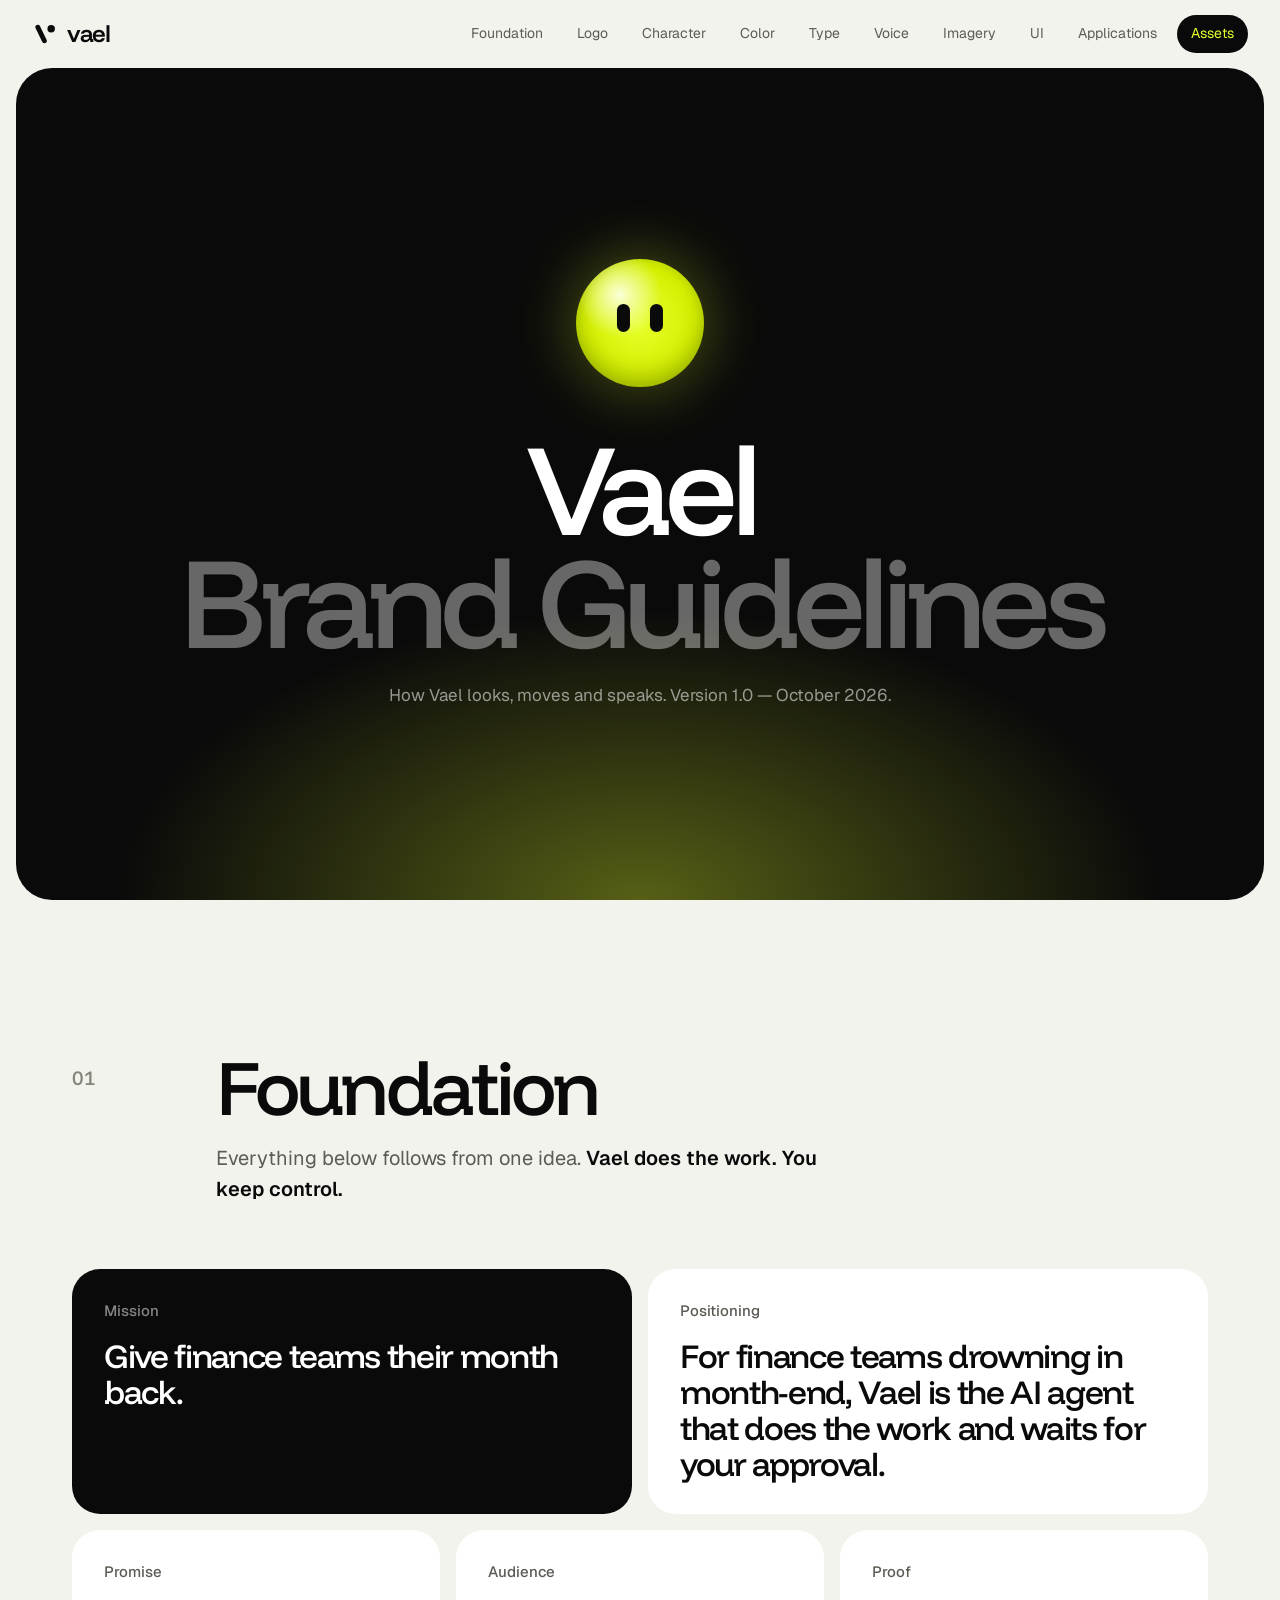
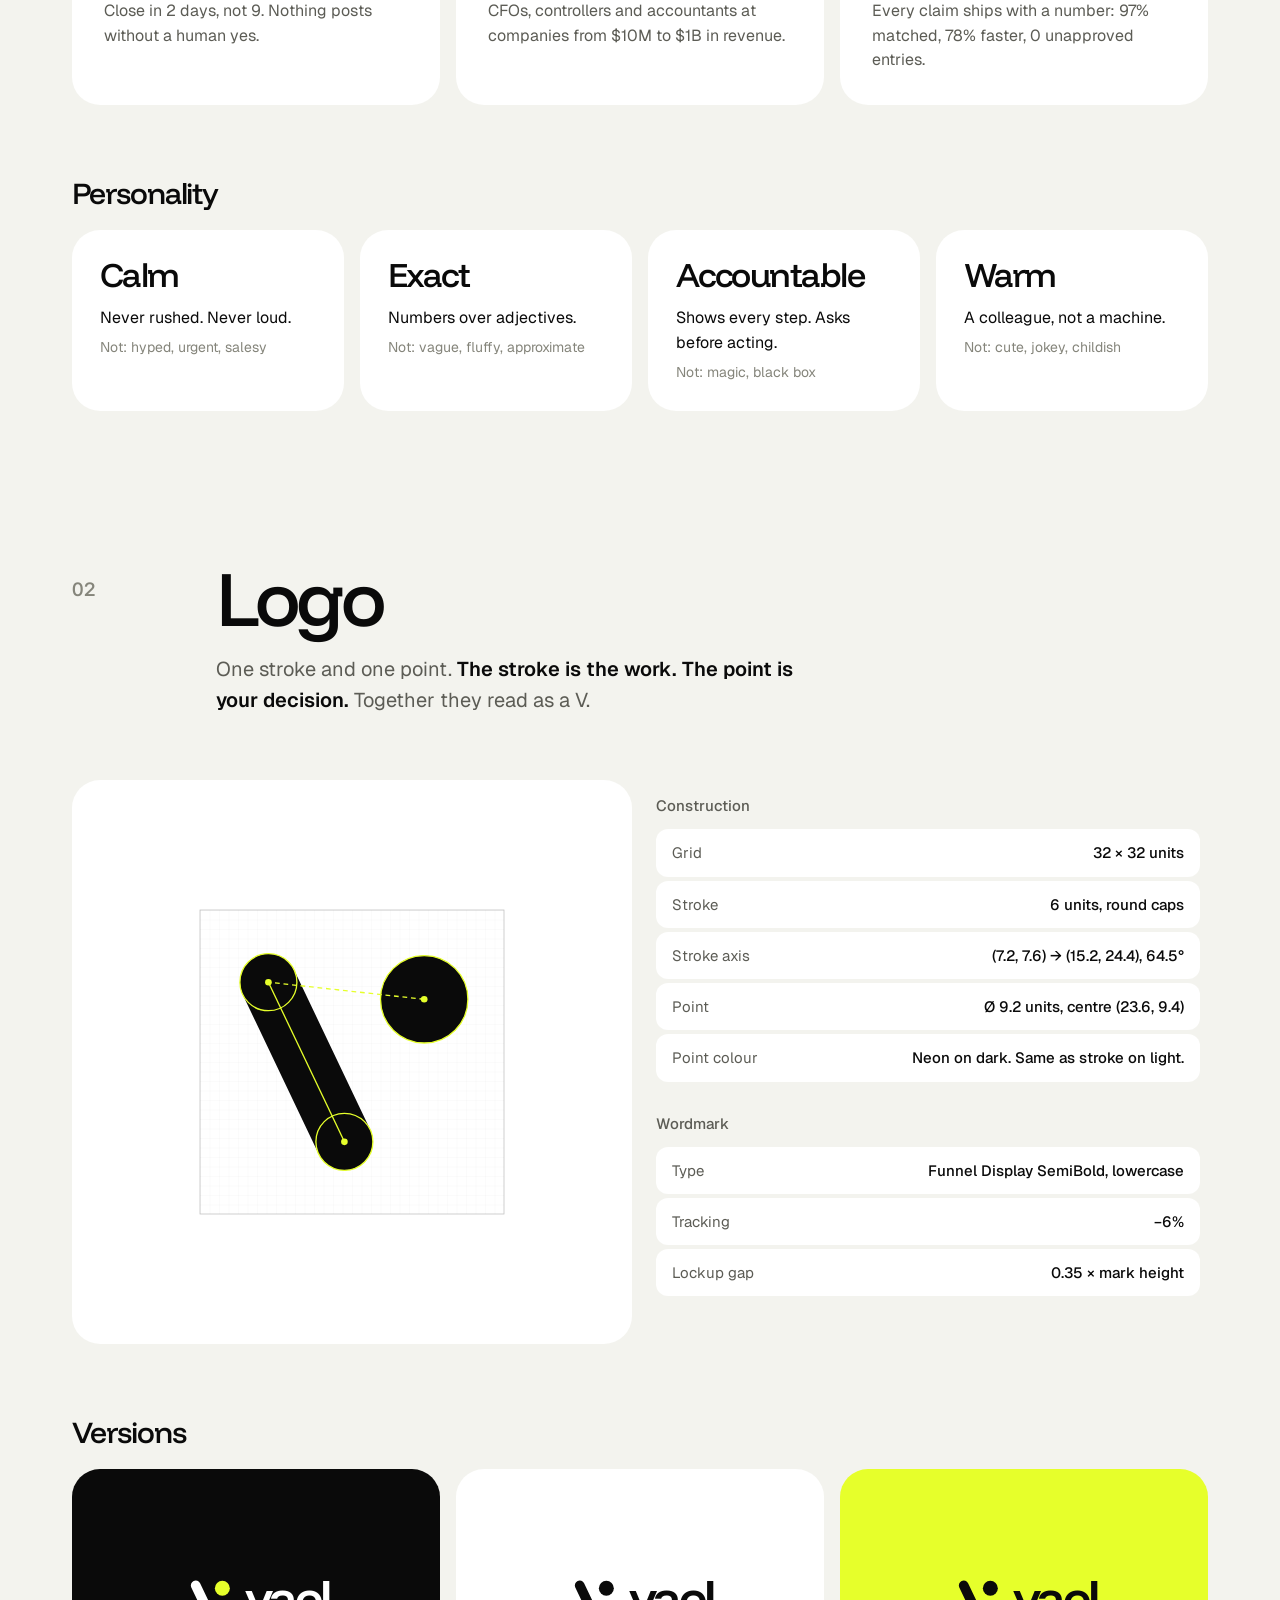
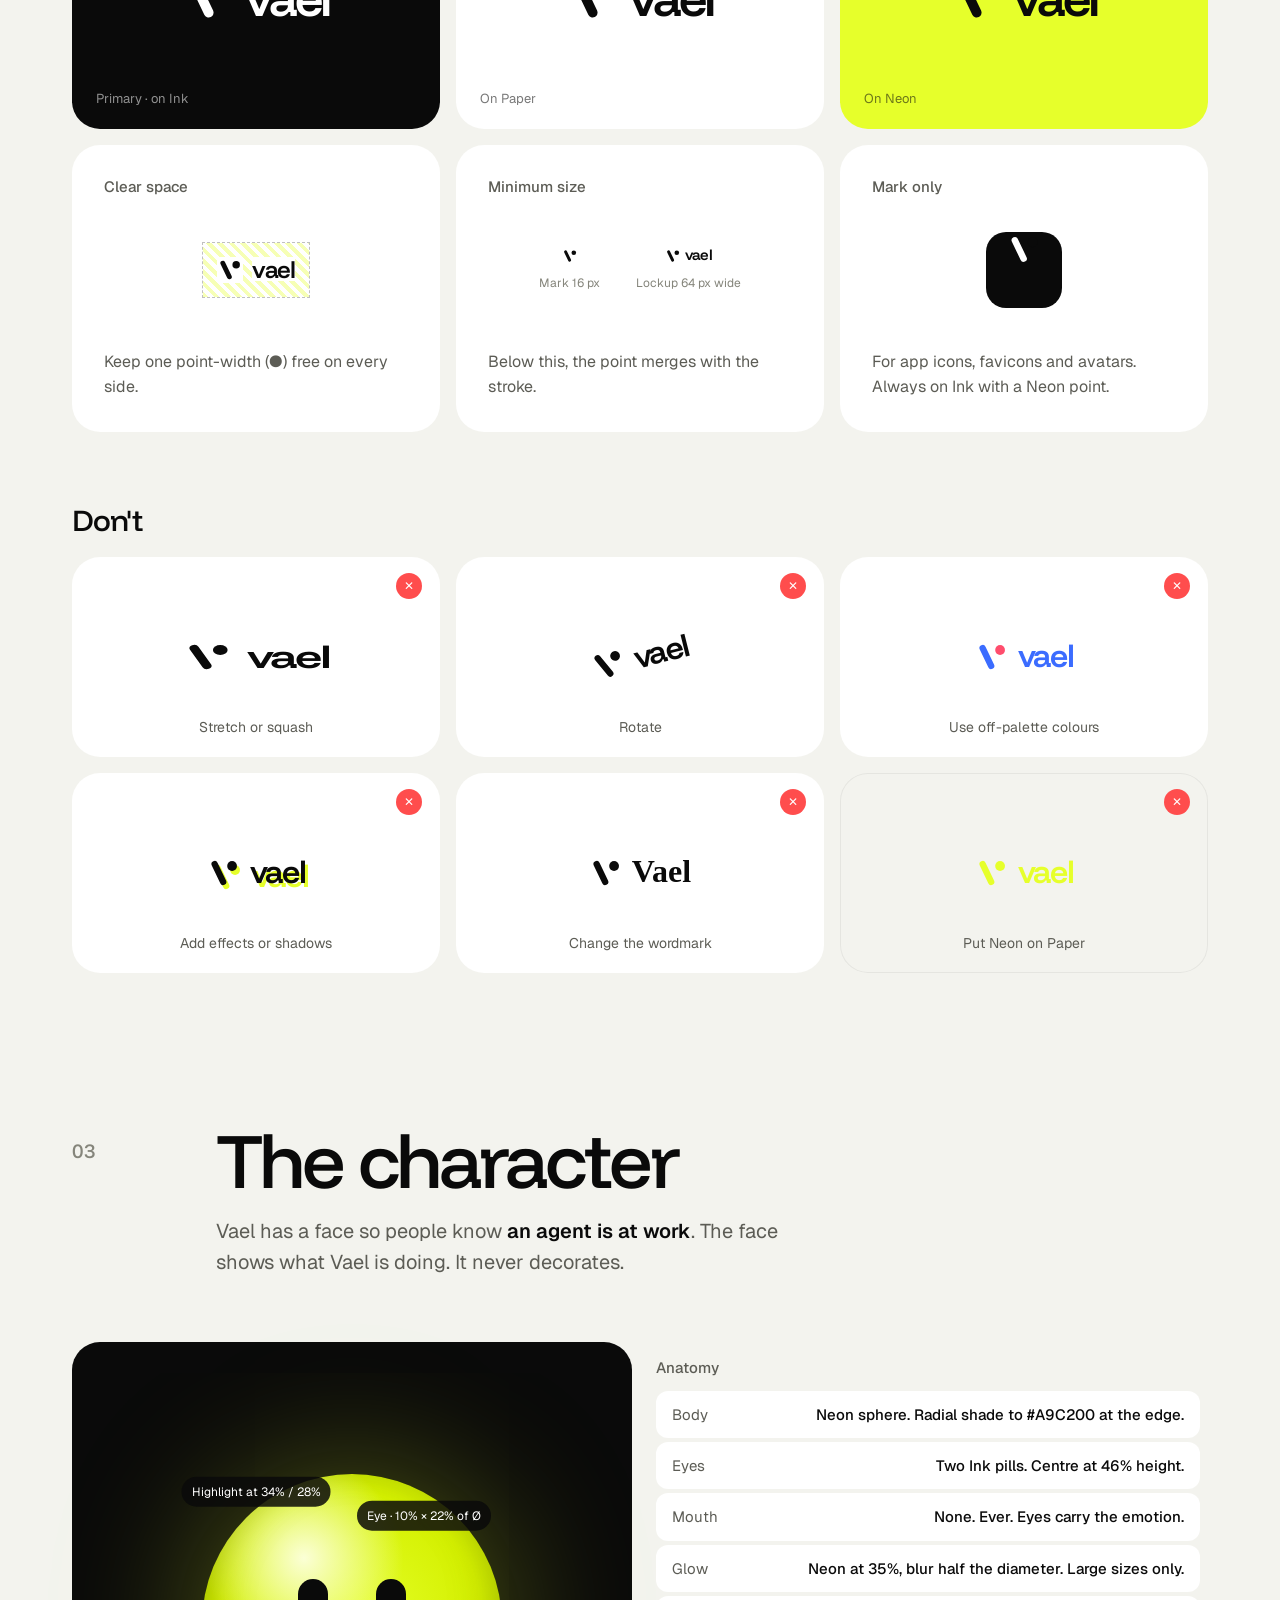
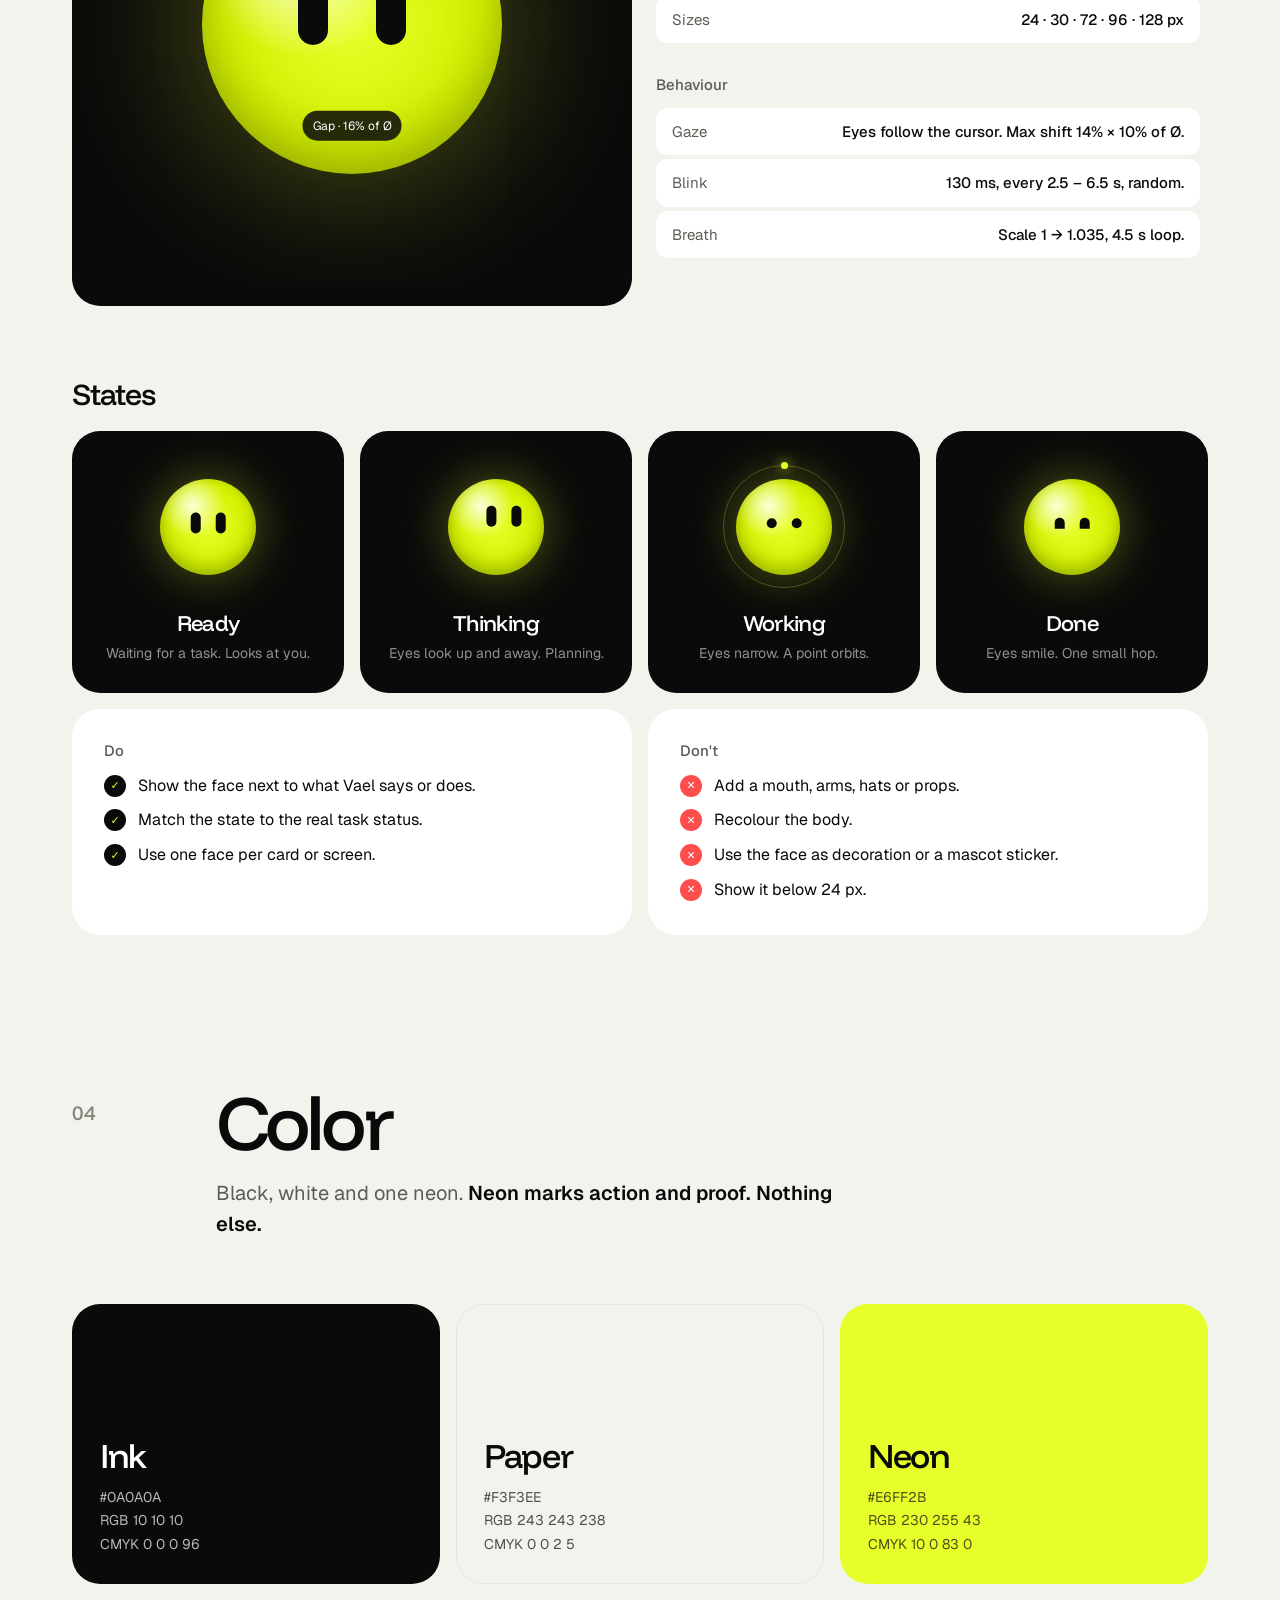
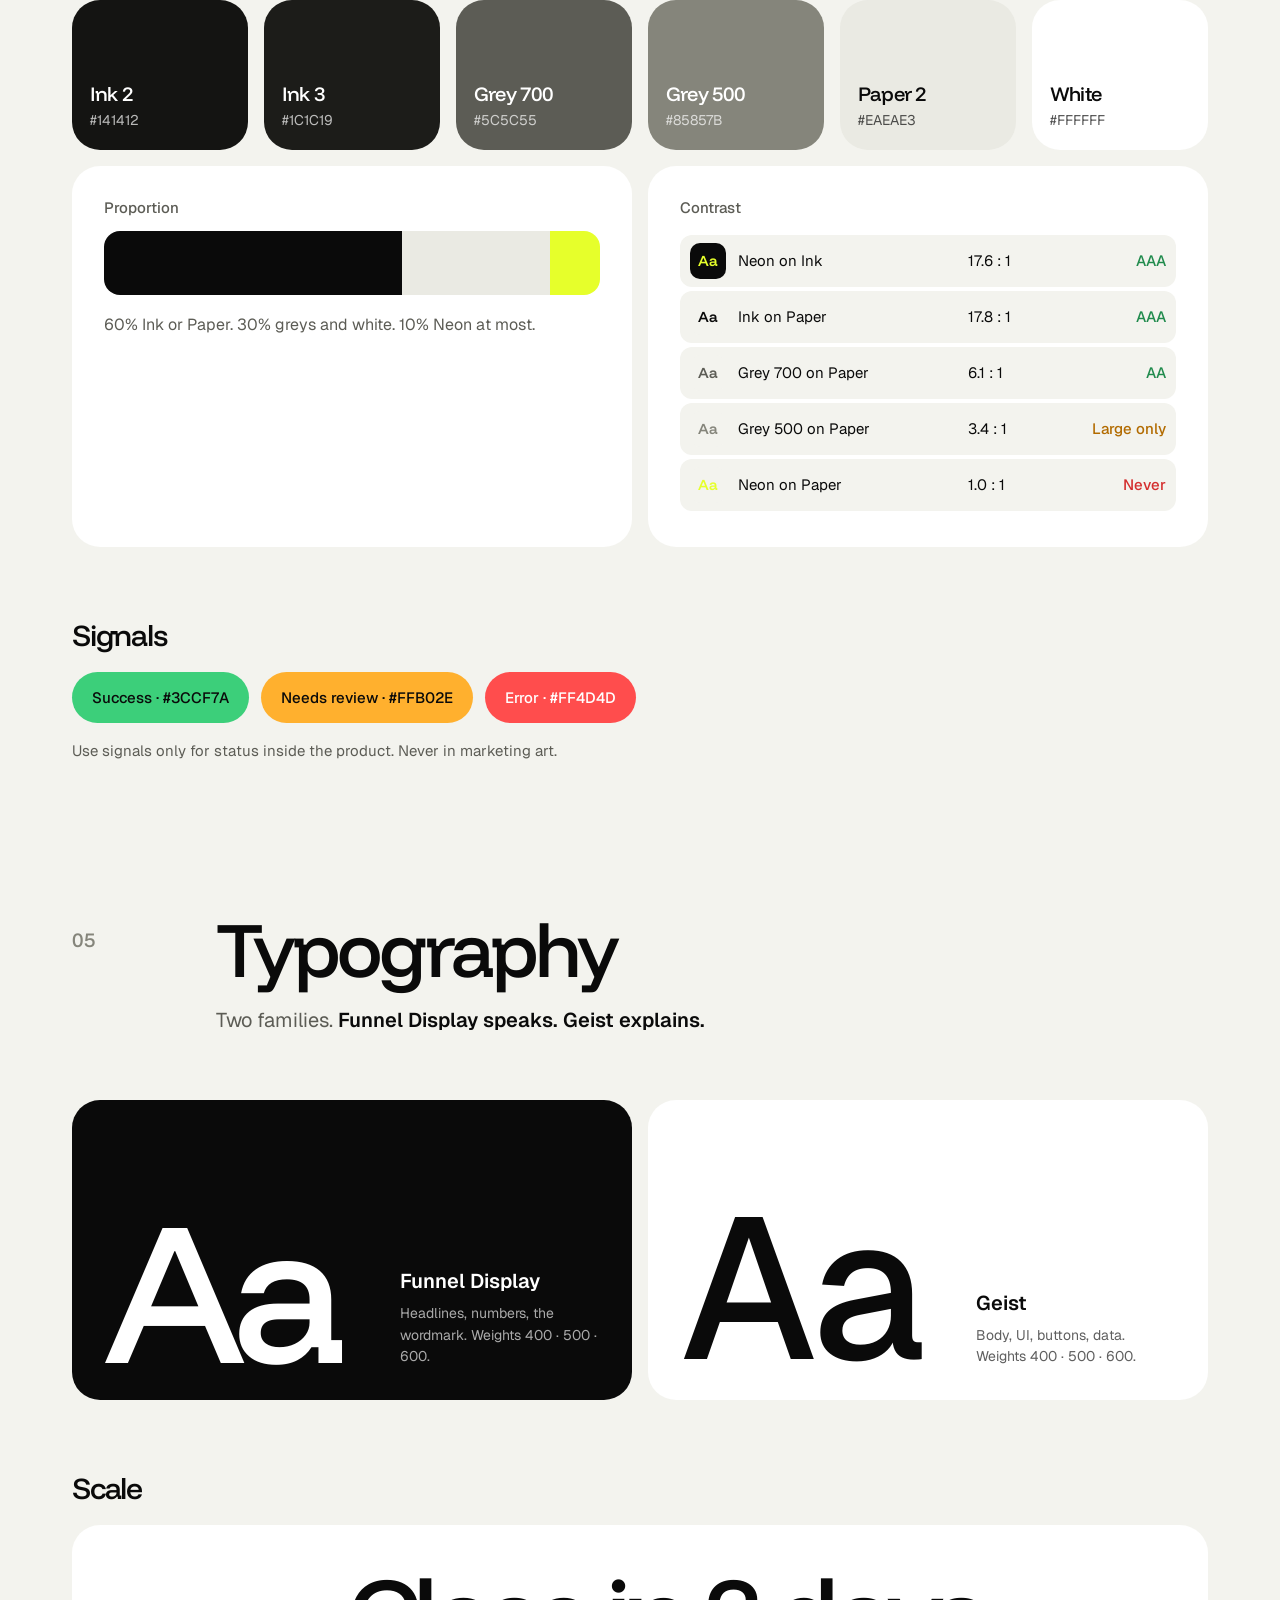
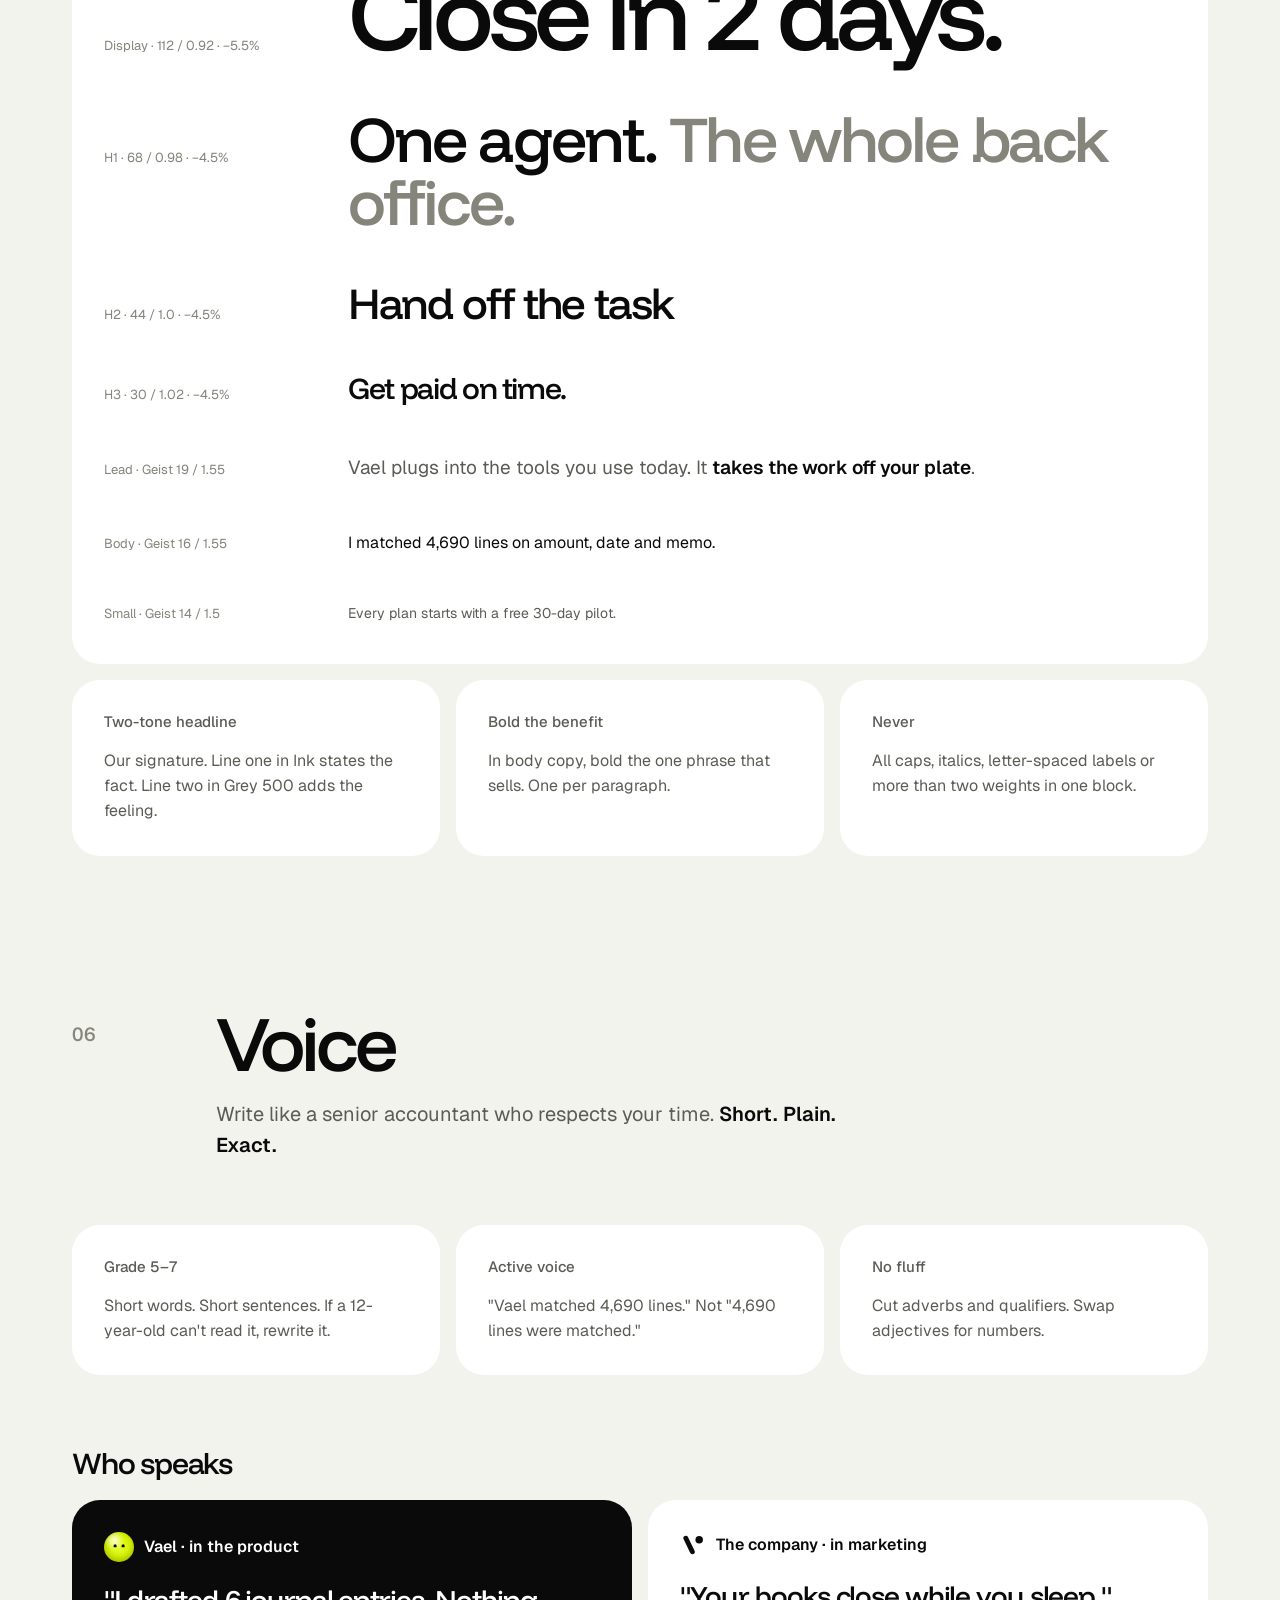
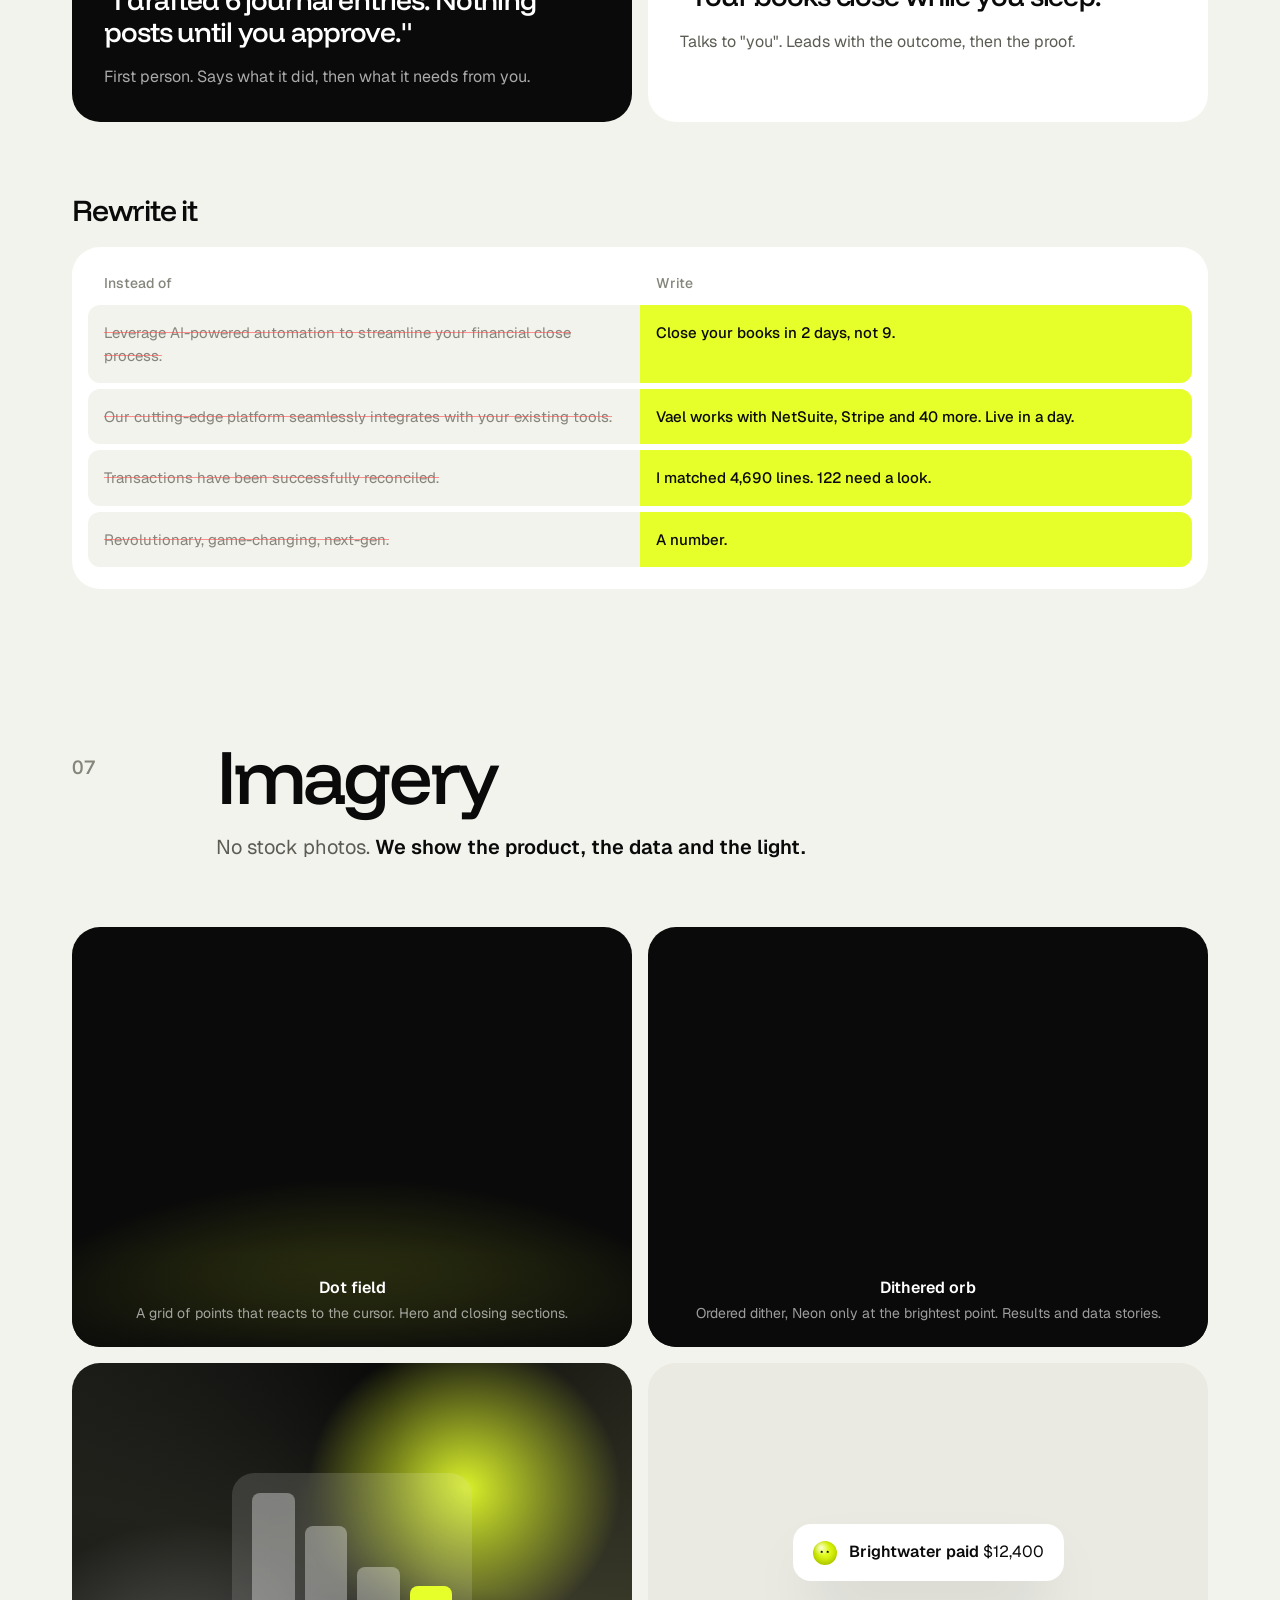
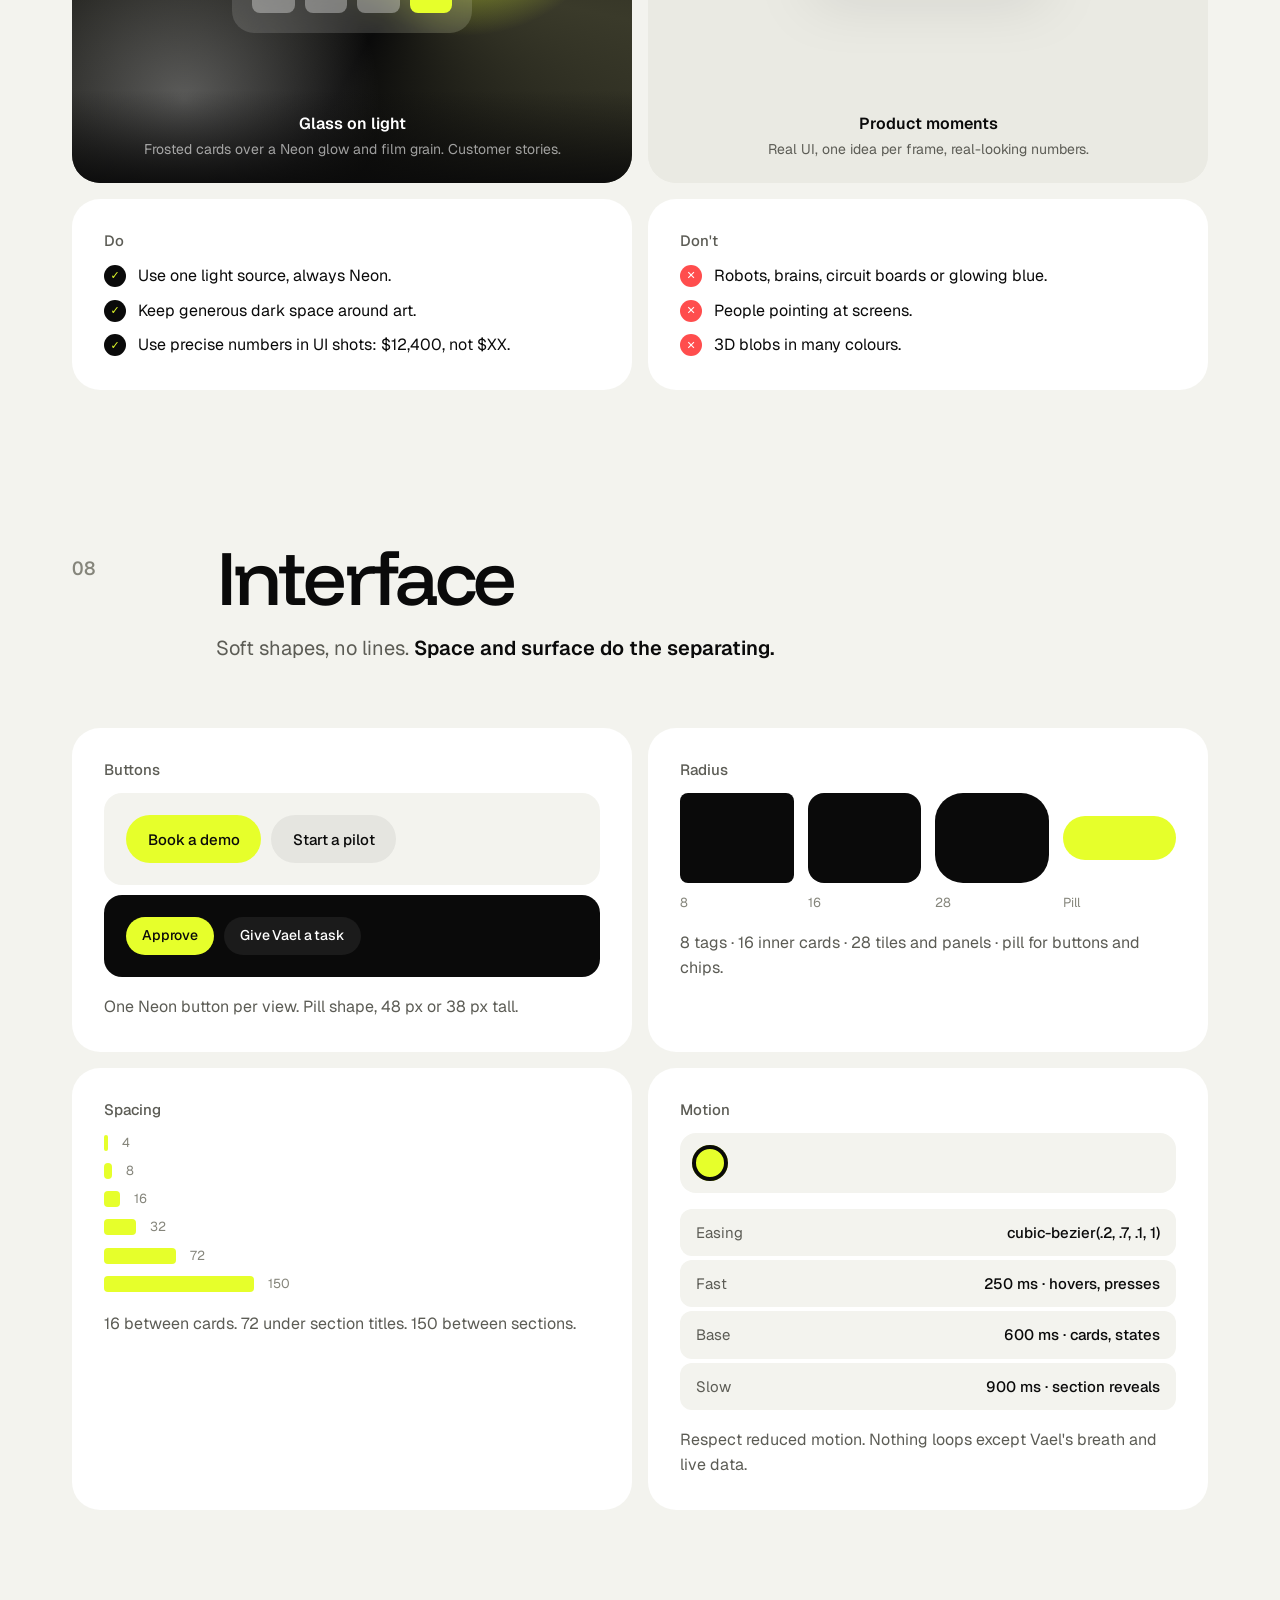
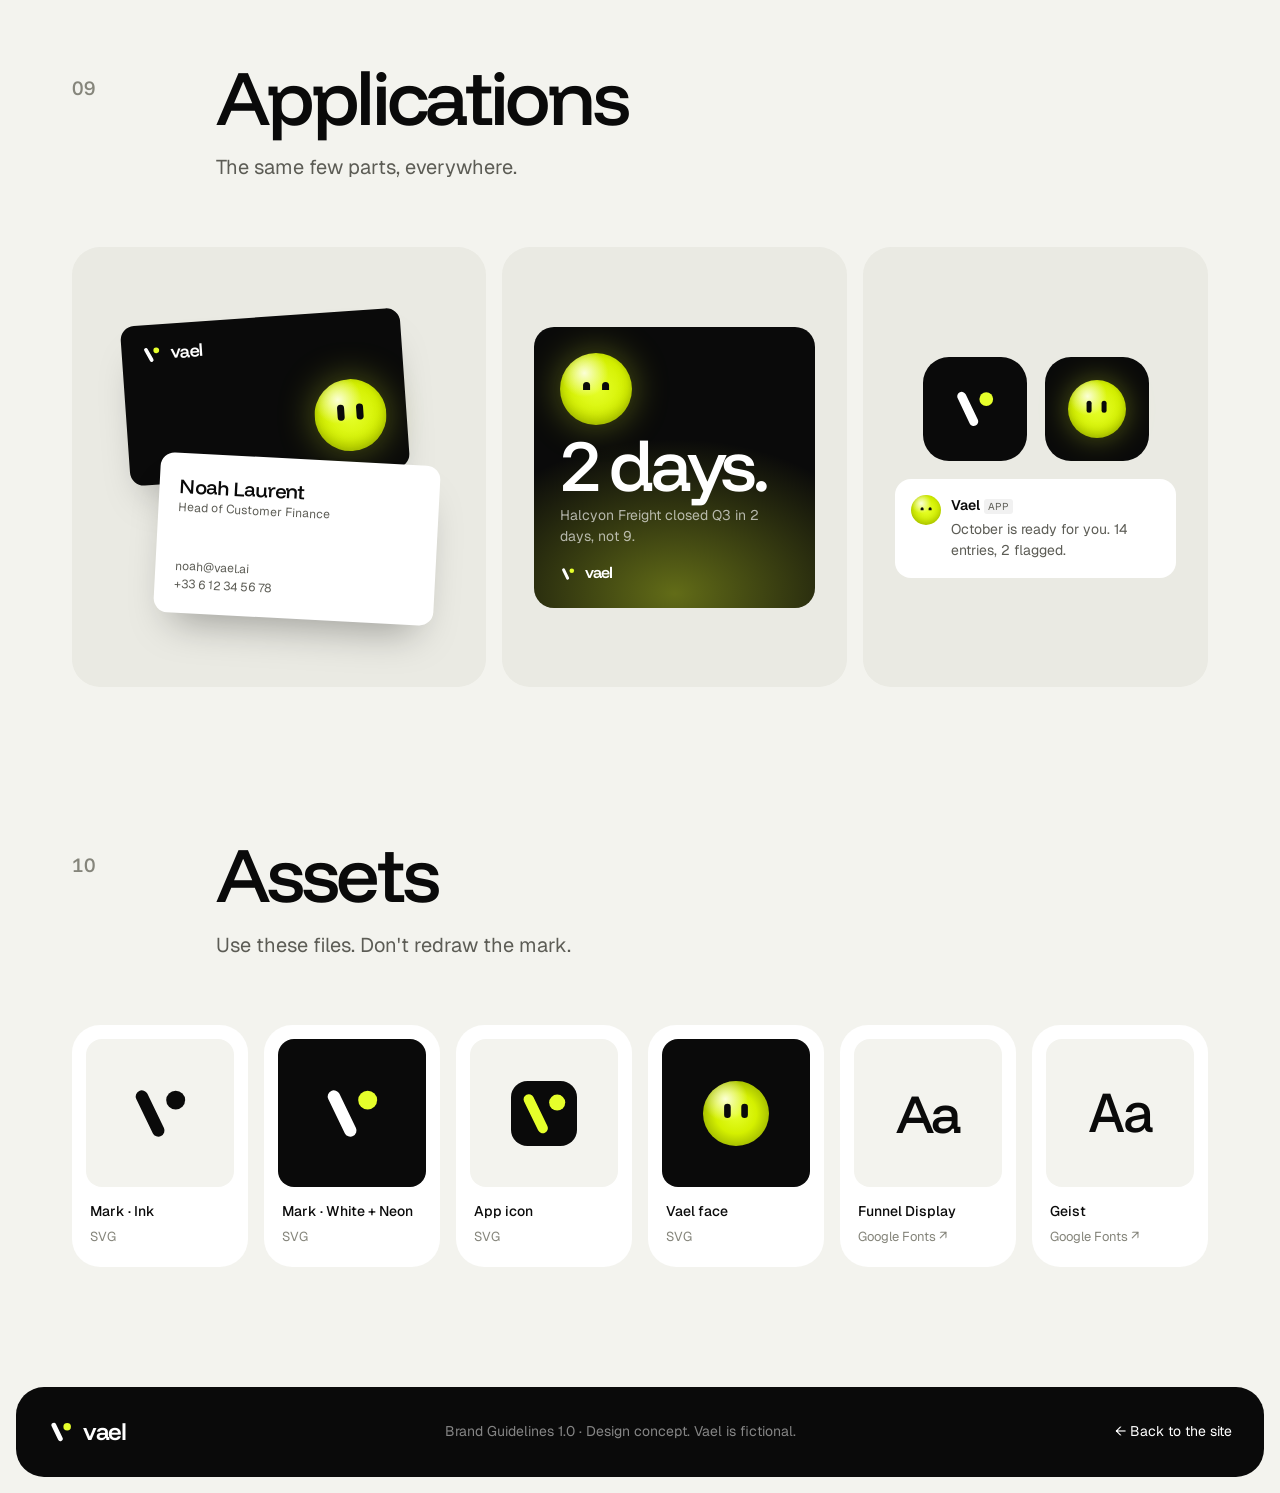
==== brand.html @ 99510bbe "Add Vael brand guidelines page Ten chapters: foundation, logo, character, color, type, voice, imager" ====
<!doctype html>
<html lang="en">
<head>
  <meta charset="utf-8">
  <meta name="viewport" content="width=device-width, initial-scale=1">
  <title>Vael Brand Guidelines</title>
  <meta name="description" content="How Vael looks, moves and speaks. Logo, character, color, type, voice, imagery and UI.">
  <link rel="icon" href="assets/favicon.svg" type="image/svg+xml">
  <link rel="preconnect" href="https://fonts.googleapis.com">
  <link rel="preconnect" href="https://fonts.gstatic.com" crossorigin>
  <link href="https://fonts.googleapis.com/css2?family=Funnel+Display:wght@400;500;600&family=Geist:wght@400;500;600&display=swap" rel="stylesheet">
  <link rel="stylesheet" href="styles.css">
  <link rel="stylesheet" href="brand.css">
</head>
<body class="bg">

<svg width="0" height="0" style="position:absolute" aria-hidden="true">
  <symbol id="mark" viewBox="0 0 32 32">
    <path d="M7.2 7.6 L15.2 24.4" stroke="currentColor" stroke-width="6" stroke-linecap="round" fill="none"/>
    <circle cx="23.6" cy="9.4" r="4.6" fill="var(--dot, currentColor)"/>
  </symbol>
</svg>

<!-- Top bar -->
<header class="bg-bar">
  <a class="brand" href="index.html"><svg class="brand-mark"><use href="#mark"/></svg><span class="brand-word">vael</span></a>
  <nav class="bg-toc" aria-label="Chapters">
    <a href="#foundation">Foundation</a>
    <a href="#logo">Logo</a>
    <a href="#character">Character</a>
    <a href="#color">Color</a>
    <a href="#type">Type</a>
    <a href="#voice">Voice</a>
    <a href="#imagery">Imagery</a>
    <a href="#ui">UI</a>
    <a href="#applications">Applications</a>
    <a href="#assets">Assets</a>
  </nav>
</header>

<!-- COVER -->
<section class="bg-cover">
  <div class="vael vael-xl" data-state="idle" aria-hidden="true">
    <span class="vael-ring"></span><span class="vael-body"></span><span class="vael-eyes"><i></i><i></i></span>
  </div>
  <h1>Vael<br><span>Brand Guidelines</span></h1>
  <p>How Vael looks, moves and speaks. Version 1.0 — October 2026.</p>
</section>

<!-- 01 FOUNDATION -->
<section class="bg-ch" id="foundation">
  <div class="bg-head">
    <span class="bg-num">01</span>
    <h2>Foundation</h2>
    <p>Everything below follows from one idea. <b>Vael does the work. You keep control.</b></p>
  </div>

  <div class="bg-grid-2">
    <div class="bg-card bg-card-dark">
      <h3>Mission</h3>
      <p class="bg-big">Give finance teams their month back.</p>
    </div>
    <div class="bg-card">
      <h3>Positioning</h3>
      <p class="bg-big">For finance teams drowning in month-end, Vael is the AI agent that does the work and waits for your approval.</p>
    </div>
  </div>

  <div class="bg-grid-3">
    <div class="bg-card"><h3>Promise</h3><p>Close in 2 days, not 9. Nothing posts without a human yes.</p></div>
    <div class="bg-card"><h3>Audience</h3><p>CFOs, controllers and accountants at companies from $10M to $1B in revenue.</p></div>
    <div class="bg-card"><h3>Proof</h3><p>Every claim ships with a number: 97% matched, 78% faster, 0 unapproved entries.</p></div>
  </div>

  <h3 class="bg-sub">Personality</h3>
  <div class="bg-traits">
    <div><b>Calm</b><span>Never rushed. Never loud.</span><em>Not: hyped, urgent, salesy</em></div>
    <div><b>Exact</b><span>Numbers over adjectives.</span><em>Not: vague, fluffy, approximate</em></div>
    <div><b>Accountable</b><span>Shows every step. Asks before acting.</span><em>Not: magic, black box</em></div>
    <div><b>Warm</b><span>A colleague, not a machine.</span><em>Not: cute, jokey, childish</em></div>
  </div>
</section>

<!-- 02 LOGO -->
<section class="bg-ch" id="logo">
  <div class="bg-head">
    <span class="bg-num">02</span>
    <h2>Logo</h2>
    <p>One stroke and one point. <b>The stroke is the work. The point is your decision.</b> Together they read as a V.</p>
  </div>

  <div class="bg-grid-2">
    <div class="bg-card bg-center bg-tall">
      <svg class="bg-construct" viewBox="-4 -4 40 40" aria-label="Mark construction on a 32-unit grid">
        <defs>
          <pattern id="g" width="1" height="1" patternUnits="userSpaceOnUse"><path d="M1 0H0V1" fill="none" stroke="rgba(10,10,10,.07)" stroke-width=".04"/></pattern>
        </defs>
        <rect x="0" y="0" width="32" height="32" fill="url(#g)"/>
        <rect x="0" y="0" width="32" height="32" fill="none" stroke="rgba(10,10,10,.25)" stroke-width=".08"/>
        <path d="M7.2 7.6 L15.2 24.4" stroke="#0A0A0A" stroke-width="6" stroke-linecap="round"/>
        <circle cx="23.6" cy="9.4" r="4.6" fill="#0A0A0A"/>
        <g fill="none" stroke="#E6FF2B" stroke-width=".14">
          <path d="M7.2 7.6 L15.2 24.4"/>
          <circle cx="7.2" cy="7.6" r="3"/><circle cx="15.2" cy="24.4" r="3"/>
          <circle cx="23.6" cy="9.4" r="4.6"/>
          <path d="M23.6 9.4 L7.2 7.6" stroke-dasharray=".5 .4"/>
        </g>
        <g fill="#E6FF2B"><circle cx="7.2" cy="7.6" r=".35"/><circle cx="15.2" cy="24.4" r=".35"/><circle cx="23.6" cy="9.4" r=".35"/></g>
      </svg>
    </div>
    <div class="bg-specs">
      <h3>Construction</h3>
      <dl>
        <div><dt>Grid</dt><dd>32 × 32 units</dd></div>
        <div><dt>Stroke</dt><dd>6 units, round caps</dd></div>
        <div><dt>Stroke axis</dt><dd>(7.2, 7.6) → (15.2, 24.4), 64.5°</dd></div>
        <div><dt>Point</dt><dd>Ø 9.2 units, centre (23.6, 9.4)</dd></div>
        <div><dt>Point colour</dt><dd>Neon on dark. Same as stroke on light.</dd></div>
      </dl>
      <h3>Wordmark</h3>
      <dl>
        <div><dt>Type</dt><dd>Funnel Display SemiBold, lowercase</dd></div>
        <div><dt>Tracking</dt><dd>−6%</dd></div>
        <div><dt>Lockup gap</dt><dd>0.35 × mark height</dd></div>
      </dl>
    </div>
  </div>

  <h3 class="bg-sub">Versions</h3>
  <div class="bg-grid-3">
    <div class="bg-logo bg-on-ink"><span class="brand"><svg class="brand-mark" style="--dot:var(--neon)"><use href="#mark"/></svg><span class="brand-word">vael</span></span><small>Primary · on Ink</small></div>
    <div class="bg-logo bg-on-paper"><span class="brand"><svg class="brand-mark" style="--dot:var(--ink)"><use href="#mark"/></svg><span class="brand-word">vael</span></span><small>On Paper</small></div>
    <div class="bg-logo bg-on-neon"><span class="brand"><svg class="brand-mark" style="--dot:var(--ink)"><use href="#mark"/></svg><span class="brand-word">vael</span></span><small>On Neon</small></div>
  </div>

  <div class="bg-grid-3">
    <div class="bg-card">
      <h3>Clear space</h3>
      <div class="bg-clear"><span class="brand"><svg class="brand-mark" style="--dot:var(--ink)"><use href="#mark"/></svg><span class="brand-word">vael</span></span></div>
      <p>Keep one point-width (●) free on every side.</p>
    </div>
    <div class="bg-card">
      <h3>Minimum size</h3>
      <div class="bg-min">
        <div><svg style="width:16px;height:16px"><use href="#mark"/></svg><small>Mark 16 px</small></div>
        <div><span class="brand bg-brand-sm"><svg class="brand-mark"><use href="#mark"/></svg><span class="brand-word">vael</span></span><small>Lockup 64 px wide</small></div>
      </div>
      <p>Below this, the point merges with the stroke.</p>
    </div>
    <div class="bg-card">
      <h3>Mark only</h3>
      <div class="bg-min"><div class="bg-appicon"><svg><use href="#mark"/></svg></div></div>
      <p>For app icons, favicons and avatars. Always on Ink with a Neon point.</p>
    </div>
  </div>

  <h3 class="bg-sub">Don't</h3>
  <div class="bg-donts">
    <div><span class="brand bg-dont" style="transform:scaleX(1.5)"><svg class="brand-mark" style="--dot:var(--ink)"><use href="#mark"/></svg><span class="brand-word">vael</span></span><p>Stretch or squash</p></div>
    <div><span class="brand bg-dont" style="transform:rotate(-14deg)"><svg class="brand-mark" style="--dot:var(--ink)"><use href="#mark"/></svg><span class="brand-word">vael</span></span><p>Rotate</p></div>
    <div><span class="brand bg-dont" style="color:#3b6cff"><svg class="brand-mark" style="--dot:#ff4d6d"><use href="#mark"/></svg><span class="brand-word">vael</span></span><p>Use off-palette colours</p></div>
    <div><span class="brand bg-dont" style="filter:drop-shadow(3px 4px 0 #E6FF2B)"><svg class="brand-mark" style="--dot:var(--ink)"><use href="#mark"/></svg><span class="brand-word">vael</span></span><p>Add effects or shadows</p></div>
    <div><span class="brand bg-dont"><svg class="brand-mark" style="--dot:var(--ink)"><use href="#mark"/></svg><span class="brand-word" style="font-family:Georgia,serif;letter-spacing:0">Vael</span></span><p>Change the wordmark</p></div>
    <div class="bg-dont-neon"><span class="brand bg-dont" style="color:var(--neon)"><svg class="brand-mark" style="--dot:var(--neon)"><use href="#mark"/></svg><span class="brand-word">vael</span></span><p>Put Neon on Paper</p></div>
  </div>
</section>

<!-- 03 CHARACTER -->
<section class="bg-ch" id="character">
  <div class="bg-head">
    <span class="bg-num">03</span>
    <h2>The character</h2>
    <p>Vael has a face so people know <b>an agent is at work</b>. The face shows what Vael is doing. It never decorates.</p>
  </div>

  <div class="bg-grid-2">
    <div class="bg-card bg-card-dark bg-center bg-tall">
      <div class="bg-anatomy">
        <div class="vael bg-face-xxl" data-state="idle" aria-hidden="true"><span class="vael-body"></span><span class="vael-eyes"><i></i><i></i></span></div>
        <span class="bg-pin" style="--x:74%;--y:14%">Eye · 10% × 22% of Ø</span>
        <span class="bg-pin" style="--x:50%;--y:84%">Gap · 16% of Ø</span>
        <span class="bg-pin" style="--x:18%;--y:6%">Highlight at 34% / 28%</span>
      </div>
    </div>
    <div class="bg-specs">
      <h3>Anatomy</h3>
      <dl>
        <div><dt>Body</dt><dd>Neon sphere. Radial shade to #A9C200 at the edge.</dd></div>
        <div><dt>Eyes</dt><dd>Two Ink pills. Centre at 46% height.</dd></div>
        <div><dt>Mouth</dt><dd>None. Ever. Eyes carry the emotion.</dd></div>
        <div><dt>Glow</dt><dd>Neon at 35%, blur half the diameter. Large sizes only.</dd></div>
        <div><dt>Sizes</dt><dd>24 · 30 · 72 · 96 · 128 px</dd></div>
      </dl>
      <h3>Behaviour</h3>
      <dl>
        <div><dt>Gaze</dt><dd>Eyes follow the cursor. Max shift 14% × 10% of Ø.</dd></div>
        <div><dt>Blink</dt><dd>130 ms, every 2.5 – 6.5 s, random.</dd></div>
        <div><dt>Breath</dt><dd>Scale 1 → 1.035, 4.5 s loop.</dd></div>
      </dl>
    </div>
  </div>

  <h3 class="bg-sub">States</h3>
  <div class="bg-states">
    <div><div class="vael vael-lg" data-state="idle" aria-hidden="true"><span class="vael-ring"></span><span class="vael-body"></span><span class="vael-eyes"><i></i><i></i></span></div><b>Ready</b><p>Waiting for a task. Looks at you.</p></div>
    <div><div class="vael vael-lg" data-state="thinking" aria-hidden="true"><span class="vael-ring"></span><span class="vael-body"></span><span class="vael-eyes"><i></i><i></i></span></div><b>Thinking</b><p>Eyes look up and away. Planning.</p></div>
    <div><div class="vael vael-lg" data-state="working" aria-hidden="true"><span class="vael-ring"></span><span class="vael-body"></span><span class="vael-eyes"><i></i><i></i></span></div><b>Working</b><p>Eyes narrow. A point orbits.</p></div>
    <div><div class="vael vael-lg" data-state="done" aria-hidden="true"><span class="vael-ring"></span><span class="vael-body"></span><span class="vael-eyes"><i></i><i></i></span></div><b>Done</b><p>Eyes smile. One small hop.</p></div>
  </div>

  <div class="bg-grid-2 bg-rules">
    <div class="bg-card"><h3>Do</h3><ul class="bg-do"><li>Show the face next to what Vael says or does.</li><li>Match the state to the real task status.</li><li>Use one face per card or screen.</li></ul></div>
    <div class="bg-card"><h3>Don't</h3><ul class="bg-dont-list"><li>Add a mouth, arms, hats or props.</li><li>Recolour the body.</li><li>Use the face as decoration or a mascot sticker.</li><li>Show it below 24 px.</li></ul></div>
  </div>
</section>

<!-- 04 COLOR -->
<section class="bg-ch" id="color">
  <div class="bg-head">
    <span class="bg-num">04</span>
    <h2>Color</h2>
    <p>Black, white and one neon. <b>Neon marks action and proof. Nothing else.</b></p>
  </div>

  <div class="bg-swatches">
    <div class="sw sw-ink"><b>Ink</b><span>#0A0A0A</span><span>RGB 10 10 10</span><span>CMYK 0 0 0 96</span></div>
    <div class="sw sw-paper"><b>Paper</b><span>#F3F3EE</span><span>RGB 243 243 238</span><span>CMYK 0 0 2 5</span></div>
    <div class="sw sw-neon"><b>Neon</b><span>#E6FF2B</span><span>RGB 230 255 43</span><span>CMYK 10 0 83 0</span></div>
  </div>
  <div class="bg-swatches bg-swatches-sm">
    <div class="sw" style="background:#141412;color:#fff"><b>Ink 2</b><span>#141412</span></div>
    <div class="sw" style="background:#1C1C19;color:#fff"><b>Ink 3</b><span>#1C1C19</span></div>
    <div class="sw" style="background:#5C5C55;color:#fff"><b>Grey 700</b><span>#5C5C55</span></div>
    <div class="sw" style="background:#85857B;color:#fff"><b>Grey 500</b><span>#85857B</span></div>
    <div class="sw" style="background:#EAEAE3"><b>Paper 2</b><span>#EAEAE3</span></div>
    <div class="sw" style="background:#fff"><b>White</b><span>#FFFFFF</span></div>
  </div>

  <div class="bg-grid-2">
    <div class="bg-card">
      <h3>Proportion</h3>
      <div class="bg-ratio"><i style="flex:60;background:var(--ink)"></i><i style="flex:30;background:#EAEAE3"></i><i style="flex:10;background:var(--neon)"></i></div>
      <p>60% Ink or Paper. 30% greys and white. 10% Neon at most.</p>
    </div>
    <div class="bg-card">
      <h3>Contrast</h3>
      <table class="bg-table">
        <tr><td><span class="pair" style="background:#0A0A0A;color:#E6FF2B">Aa</span>Neon on Ink</td><td>17.6 : 1</td><td class="ok">AAA</td></tr>
        <tr><td><span class="pair" style="background:#F3F3EE;color:#0A0A0A">Aa</span>Ink on Paper</td><td>17.8 : 1</td><td class="ok">AAA</td></tr>
        <tr><td><span class="pair" style="background:#F3F3EE;color:#5C5C55">Aa</span>Grey 700 on Paper</td><td>6.1 : 1</td><td class="ok">AA</td></tr>
        <tr><td><span class="pair" style="background:#F3F3EE;color:#85857B">Aa</span>Grey 500 on Paper</td><td>3.4 : 1</td><td class="warn">Large only</td></tr>
        <tr><td><span class="pair" style="background:#F3F3EE;color:#E6FF2B">Aa</span>Neon on Paper</td><td>1.0 : 1</td><td class="no">Never</td></tr>
      </table>
    </div>
  </div>

  <h3 class="bg-sub">Signals</h3>
  <div class="bg-signals">
    <span style="background:#3CCF7A">Success · #3CCF7A</span>
    <span style="background:#FFB02E">Needs review · #FFB02E</span>
    <span style="background:#FF4D4D;color:#fff">Error · #FF4D4D</span>
  </div>
  <p class="bg-note">Use signals only for status inside the product. Never in marketing art.</p>
</section>

<!-- 05 TYPE -->
<section class="bg-ch" id="type">
  <div class="bg-head">
    <span class="bg-num">05</span>
    <h2>Typography</h2>
    <p>Two families. <b>Funnel Display speaks. Geist explains.</b></p>
  </div>

  <div class="bg-grid-2">
    <div class="bg-card bg-card-dark bg-type-hero">
      <p class="bg-aa" style="font-family:var(--f-display)">Aa</p>
      <div><b>Funnel Display</b><span>Headlines, numbers, the wordmark. Weights 400 · 500 · 600.</span></div>
    </div>
    <div class="bg-card bg-type-hero">
      <p class="bg-aa" style="font-family:var(--f-body);letter-spacing:-.03em">Aa</p>
      <div><b>Geist</b><span>Body, UI, buttons, data. Weights 400 · 500 · 600.</span></div>
    </div>
  </div>

  <h3 class="bg-sub">Scale</h3>
  <div class="bg-scale">
    <div><span class="bg-scale-meta">Display · 112 / 0.92 · −5.5%</span><p style="font:500 clamp(48px,8vw,112px)/.92 var(--f-display);letter-spacing:-.055em">Close in 2 days.</p></div>
    <div><span class="bg-scale-meta">H1 · 68 / 0.98 · −4.5%</span><p style="font:500 clamp(36px,5vw,68px)/.98 var(--f-display);letter-spacing:-.045em">One agent. <span class="dim">The whole back office.</span></p></div>
    <div><span class="bg-scale-meta">H2 · 44 / 1.0 · −4.5%</span><p style="font:500 clamp(30px,3.4vw,44px)/1 var(--f-display);letter-spacing:-.045em">Hand off the task</p></div>
    <div><span class="bg-scale-meta">H3 · 30 / 1.02 · −4.5%</span><p style="font:500 30px/1.02 var(--f-display);letter-spacing:-.045em">Get paid on time.</p></div>
    <div><span class="bg-scale-meta">Lead · Geist 19 / 1.55</span><p style="font:400 19px/1.55 var(--f-body);color:var(--text-2)">Vael plugs into the tools you use today. It <b style="color:var(--ink)">takes the work off your plate</b>.</p></div>
    <div><span class="bg-scale-meta">Body · Geist 16 / 1.55</span><p style="font:400 16px/1.55 var(--f-body)">I matched 4,690 lines on amount, date and memo.</p></div>
    <div><span class="bg-scale-meta">Small · Geist 14 / 1.5</span><p style="font:400 14px/1.5 var(--f-body);color:var(--text-2)">Every plan starts with a free 30-day pilot.</p></div>
  </div>

  <div class="bg-grid-3">
    <div class="bg-card"><h3>Two-tone headline</h3><p>Our signature. Line one in Ink states the fact. Line two in Grey 500 adds the feeling.</p></div>
    <div class="bg-card"><h3>Bold the benefit</h3><p>In body copy, bold the one phrase that sells. One per paragraph.</p></div>
    <div class="bg-card"><h3>Never</h3><p>All caps, italics, letter-spaced labels or more than two weights in one block.</p></div>
  </div>
</section>

<!-- 06 VOICE -->
<section class="bg-ch" id="voice">
  <div class="bg-head">
    <span class="bg-num">06</span>
    <h2>Voice</h2>
    <p>Write like a senior accountant who respects your time. <b>Short. Plain. Exact.</b></p>
  </div>

  <div class="bg-grid-3">
    <div class="bg-card"><h3>Grade 5–7</h3><p>Short words. Short sentences. If a 12-year-old can't read it, rewrite it.</p></div>
    <div class="bg-card"><h3>Active voice</h3><p>"Vael matched 4,690 lines." Not "4,690 lines were matched."</p></div>
    <div class="bg-card"><h3>No fluff</h3><p>Cut adverbs and qualifiers. Swap adjectives for numbers.</p></div>
  </div>

  <h3 class="bg-sub">Who speaks</h3>
  <div class="bg-grid-2">
    <div class="bg-card bg-card-dark">
      <div class="bg-speaker"><div class="vael vael-sm" data-state="done" aria-hidden="true"><span class="vael-body"></span><span class="vael-eyes"><i></i><i></i></span></div><b>Vael · in the product</b></div>
      <p class="bg-quote">"I drafted 6 journal entries. Nothing posts until you approve."</p>
      <p>First person. Says what it did, then what it needs from you.</p>
    </div>
    <div class="bg-card">
      <div class="bg-speaker"><svg class="brand-mark" style="--dot:var(--ink)"><use href="#mark"/></svg><b>The company · in marketing</b></div>
      <p class="bg-quote">"Your books close while you sleep."</p>
      <p>Talks to "you". Leads with the outcome, then the proof.</p>
    </div>
  </div>

  <h3 class="bg-sub">Rewrite it</h3>
  <table class="bg-table bg-rewrite">
    <tr><th>Instead of</th><th>Write</th></tr>
    <tr><td>Leverage AI-powered automation to streamline your financial close process.</td><td>Close your books in 2 days, not 9.</td></tr>
    <tr><td>Our cutting-edge platform seamlessly integrates with your existing tools.</td><td>Vael works with NetSuite, Stripe and 40 more. Live in a day.</td></tr>
    <tr><td>Transactions have been successfully reconciled.</td><td>I matched 4,690 lines. 122 need a look.</td></tr>
    <tr><td>Revolutionary, game-changing, next-gen.</td><td>A number.</td></tr>
  </table>
</section>

<!-- 07 IMAGERY -->
<section class="bg-ch" id="imagery">
  <div class="bg-head">
    <span class="bg-num">07</span>
    <h2>Imagery</h2>
    <p>No stock photos. <b>We show the product, the data and the light.</b></p>
  </div>

  <div class="bg-imgs">
    <figure class="bg-img bg-img-field"><canvas id="bg-field" aria-hidden="true"></canvas><figcaption><b>Dot field</b>A grid of points that reacts to the cursor. Hero and closing sections.</figcaption></figure>
    <figure class="bg-img bg-img-orb"><canvas id="bg-orb" aria-hidden="true"></canvas><figcaption><b>Dithered orb</b>Ordered dither, Neon only at the brightest point. Results and data stories.</figcaption></figure>
    <figure class="bg-img bg-img-glass"><div class="bg-glass"><div class="sg-bars"><i style="--h:100%"></i><i style="--h:72%"></i><i style="--h:38%"></i><i class="hl" style="--h:22%"></i></div></div><figcaption><b>Glass on light</b>Frosted cards over a Neon glow and film grain. Customer stories.</figcaption></figure>
    <figure class="bg-img bg-img-ui"><div class="bg-ui-card"><div class="vael vael-xs" data-state="done" aria-hidden="true"><span class="vael-body"></span><span class="vael-eyes"><i></i><i></i></span></div><p><b>Brightwater paid</b> $12,400</p></div><figcaption><b>Product moments</b>Real UI, one idea per frame, real-looking numbers.</figcaption></figure>
  </div>

  <div class="bg-grid-2 bg-rules">
    <div class="bg-card"><h3>Do</h3><ul class="bg-do"><li>Use one light source, always Neon.</li><li>Keep generous dark space around art.</li><li>Use precise numbers in UI shots: $12,400, not $XX.</li></ul></div>
    <div class="bg-card"><h3>Don't</h3><ul class="bg-dont-list"><li>Robots, brains, circuit boards or glowing blue.</li><li>People pointing at screens.</li><li>3D blobs in many colours.</li></ul></div>
  </div>
</section>

<!-- 08 UI -->
<section class="bg-ch" id="ui">
  <div class="bg-head">
    <span class="bg-num">08</span>
    <h2>Interface</h2>
    <p>Soft shapes, no lines. <b>Space and surface do the separating.</b></p>
  </div>

  <div class="bg-grid-2">
    <div class="bg-card">
      <h3>Buttons</h3>
      <div class="bg-row"><a class="btn btn-neon" href="#ui">Book a demo</a><a class="btn btn-line" href="#ui">Start a pilot</a></div>
      <div class="bg-row bg-row-dark"><a class="btn btn-neon btn-sm" href="#ui">Approve</a><a class="btn btn-ghost btn-sm" href="#ui">Give Vael a task</a></div>
      <p>One Neon button per view. Pill shape, 48 px or 38 px tall.</p>
    </div>
    <div class="bg-card">
      <h3>Radius</h3>
      <div class="bg-radii"><i style="border-radius:8px"></i><i style="border-radius:16px"></i><i style="border-radius:28px"></i><i style="border-radius:999px"></i></div>
      <div class="bg-radii-l"><span>8</span><span>16</span><span>28</span><span>Pill</span></div>
      <p>8 tags · 16 inner cards · 28 tiles and panels · pill for buttons and chips.</p>
    </div>
  </div>

  <div class="bg-grid-2">
    <div class="bg-card">
      <h3>Spacing</h3>
      <div class="bg-space">
        <div><i style="width:4px"></i>4</div><div><i style="width:8px"></i>8</div><div><i style="width:16px"></i>16</div><div><i style="width:32px"></i>32</div><div><i style="width:72px"></i>72</div><div><i style="width:150px"></i>150</div>
      </div>
      <p>16 between cards. 72 under section titles. 150 between sections.</p>
    </div>
    <div class="bg-card">
      <h3>Motion</h3>
      <div class="bg-motion"><i></i></div>
      <dl class="bg-dl-tight">
        <div><dt>Easing</dt><dd>cubic-bezier(.2, .7, .1, 1)</dd></div>
        <div><dt>Fast</dt><dd>250 ms · hovers, presses</dd></div>
        <div><dt>Base</dt><dd>600 ms · cards, states</dd></div>
        <div><dt>Slow</dt><dd>900 ms · section reveals</dd></div>
      </dl>
      <p>Respect reduced motion. Nothing loops except Vael's breath and live data.</p>
    </div>
  </div>
</section>

<!-- 09 APPLICATIONS -->
<section class="bg-ch" id="applications">
  <div class="bg-head">
    <span class="bg-num">09</span>
    <h2>Applications</h2>
    <p>The same few parts, everywhere.</p>
  </div>

  <div class="bg-apps">
    <div class="bg-app bg-app-cards">
      <div class="bc bc-front"><span class="brand"><svg class="brand-mark"><use href="#mark"/></svg><span class="brand-word">vael</span></span><div class="vael vael-md" data-state="idle" aria-hidden="true"><span class="vael-body"></span><span class="vael-eyes"><i></i><i></i></span></div></div>
      <div class="bc bc-back"><b>Noah Laurent</b><span>Head of Customer Finance</span><span class="bc-meta">noah@vael.ai<br>+33 6 12 34 56 78</span></div>
    </div>
    <div class="bg-app bg-app-social">
      <div class="post">
        <div class="vael vael-md" data-state="done" aria-hidden="true"><span class="vael-body"></span><span class="vael-eyes"><i></i><i></i></span></div>
        <p class="post-big">2 days.</p>
        <p class="post-sub">Halcyon Freight closed Q3 in 2 days, not 9.</p>
        <span class="brand post-brand"><svg class="brand-mark"><use href="#mark"/></svg><span class="brand-word">vael</span></span>
      </div>
    </div>
    <div class="bg-app bg-app-icons">
      <div class="bg-appicon bg-appicon-lg"><svg><use href="#mark"/></svg></div>
      <div class="bg-appicon bg-appicon-face"><div class="vael" style="--s:58px" data-state="idle" aria-hidden="true"><span class="vael-body"></span><span class="vael-eyes"><i></i><i></i></span></div></div>
      <div class="bg-slack"><div class="vael vael-sm" data-state="done" aria-hidden="true"><span class="vael-body"></span><span class="vael-eyes"><i></i><i></i></span></div><div><b>Vael</b> <small>APP</small><p>October is ready for you. 14 entries, 2 flagged.</p></div></div>
    </div>
  </div>
</section>

<!-- 10 ASSETS -->
<section class="bg-ch" id="assets">
  <div class="bg-head">
    <span class="bg-num">10</span>
    <h2>Assets</h2>
    <p>Use these files. Don't redraw the mark.</p>
  </div>
  <div class="bg-assets">
    <a href="assets/vael-mark-ink.svg" download><span class="bg-asset-prev"><img src="assets/vael-mark-ink.svg" alt=""></span><b>Mark · Ink</b><small>SVG</small></a>
    <a href="assets/vael-mark-white.svg" download><span class="bg-asset-prev bg-asset-dark"><img src="assets/vael-mark-white.svg" alt=""></span><b>Mark · White + Neon</b><small>SVG</small></a>
    <a href="assets/favicon.svg" download><span class="bg-asset-prev"><img src="assets/favicon.svg" alt=""></span><b>App icon</b><small>SVG</small></a>
    <a href="assets/vael-face.svg" download><span class="bg-asset-prev bg-asset-dark"><img src="assets/vael-face.svg" alt=""></span><b>Vael face</b><small>SVG</small></a>
    <a href="https://fonts.google.com/specimen/Funnel+Display" target="_blank" rel="noopener"><span class="bg-asset-prev bg-asset-type">Aa</span><b>Funnel Display</b><small>Google Fonts ↗</small></a>
    <a href="https://fonts.google.com/specimen/Geist" target="_blank" rel="noopener"><span class="bg-asset-prev bg-asset-type bg-asset-geist">Aa</span><b>Geist</b><small>Google Fonts ↗</small></a>
  </div>
</section>

<footer class="bg-foot">
  <span class="brand"><svg class="brand-mark"><use href="#mark"/></svg><span class="brand-word">vael</span></span>
  <span>Brand Guidelines 1.0 · Design concept. Vael is fictional.</span>
  <a href="index.html">← Back to the site</a>
</footer>

<script src="brand.js"></script>
</body>
</html>
---- styles.css ----
/* ─────────────────────────────────────────────
   Vael — design tokens
   ───────────────────────────────────────────── */
:root {
  --ink: #0A0A0A;
  --ink-2: #141412;
  --ink-3: #1c1c19;
  --paper: #F3F3EE;
  --paper-2: #EAEAE3;
  --neon: #E6FF2B;
  --text: #0A0A0A;
  --text-2: #5c5c55;
  --text-3: #85857b;
  --soft: rgba(10, 10, 10, .06);

  --f-display: "Funnel Display", "Geist", system-ui, sans-serif;
  --f-body: "Geist", system-ui, -apple-system, sans-serif;

  --r: 16px;
  --r-lg: 28px;
  --ease: cubic-bezier(.2, .7, .1, 1);
  --container: 1200px;
}

*, *::before, *::after { box-sizing: border-box; }
html { scroll-behavior: smooth; -webkit-text-size-adjust: 100%; }
body {
  margin: 0;
  background: var(--paper);
  color: var(--text);
  font-family: var(--f-body);
  font-size: 16px;
  line-height: 1.55;
  -webkit-font-smoothing: antialiased;
  overflow-x: hidden;
}
img, svg, canvas { display: block; }
a { color: inherit; text-decoration: none; }
button { font: inherit; color: inherit; cursor: pointer; }
b { font-weight: 600; }
::selection { background: var(--neon); color: var(--ink); }

.container { max-width: var(--container); margin: 0 auto; padding: 0 32px; }

/* ─── Type ─── */
.h2 {
  font-family: var(--f-display);
  font-weight: 500;
  font-size: clamp(38px, 5.2vw, 68px);
  line-height: .98;
  letter-spacing: -.045em;
  margin: 0 0 22px;
}
.dim { color: var(--text-3); }
.lead { font-size: 19px; color: var(--text-2); max-width: 520px; margin: 0; }
.lead b { color: var(--text); }

/* ─── Buttons ─── */
.btn {
  display: inline-flex; align-items: center; justify-content: center; gap: 8px;
  height: 48px; padding: 0 22px; border-radius: 999px; border: 0;
  font-weight: 500; font-size: 15px; letter-spacing: -.01em; white-space: nowrap;
  transition: transform .25s var(--ease), background .25s, box-shadow .25s, color .25s;
}
.btn:active { transform: scale(.97); }
.btn-sm { height: 38px; padding: 0 16px; font-size: 14px; }
.btn-block { width: 100%; }
.btn-neon { background: var(--neon); color: var(--ink); }
.btn-neon:hover { box-shadow: 0 0 0 6px rgba(230,255,43,.18), 0 8px 30px rgba(230,255,43,.35); }
.btn-ghost { background: rgba(255,255,255,.07); color: #fff; }
.btn-ghost:hover { background: rgba(255,255,255,.14); }
.btn-line { background: var(--soft); color: var(--ink); }
.btn-line:hover { background: var(--ink); color: #fff; }

/* ─── Brand ─── */
.brand { display: inline-flex; align-items: center; gap: 9px; }
.brand-mark { width: 26px; height: 26px; --dot: var(--neon); }
.brand-word { font-family: var(--f-display); font-weight: 600; font-size: 24px; letter-spacing: -.06em; line-height: 1; margin-top: -3px; }

/* ─────────────────────────────────────────────
   VAEL — the agent's face
   A neon sphere with two eyes. Eyes follow the cursor,
   blink, and change with the agent's state.
   ───────────────────────────────────────────── */
.vael {
  --s: 120px; --lx: 0px; --ly: 0px;
  position: relative; width: var(--s); height: var(--s); flex: none;
}
.vael-body {
  position: absolute; inset: 0; border-radius: 50%;
  background:
    radial-gradient(circle at 34% 28%, #fbffd6 0%, rgba(251,255,214,0) 34%),
    radial-gradient(circle at 50% 50%, #E6FF2B 0%, #d4f000 62%, #a9c200 100%);
  box-shadow:
    inset 0 calc(var(--s) * -.08) calc(var(--s) * .16) rgba(80,95,0,.35),
    0 0 calc(var(--s) * .5) rgba(230,255,43,.35);
  animation: breathe 4.5s ease-in-out infinite;
}
.vael-eyes {
  position: absolute; left: 50%; top: 46%;
  display: flex; gap: calc(var(--s) * .16);
  transform: translate(calc(-50% + var(--lx)), calc(-50% + var(--ly)));
  transition: transform .25s var(--ease);
}
.vael-eyes i {
  display: block; width: calc(var(--s) * .1); height: calc(var(--s) * .22);
  border-radius: 999px; background: var(--ink);
  transform-origin: center;
  transition: height .3s var(--ease), border-radius .3s var(--ease), transform .12s;
}
.vael.blink .vael-eyes i { transform: scaleY(.08); }
.vael-ring {
  position: absolute; inset: calc(var(--s) * -.14); border-radius: 50%;
  border: 1px solid rgba(230,255,43,.25);
  opacity: 0; transition: opacity .4s;
}
.vael-ring::after {
  content: ""; position: absolute; top: -4px; left: 50%; width: 7px; height: 7px; margin-left: -3.5px;
  border-radius: 50%; background: var(--neon); box-shadow: 0 0 12px var(--neon);
}
/* states */
.vael[data-state="thinking"] .vael-eyes { transform: translate(calc(-50% + var(--s) * .08), calc(-50% - var(--s) * .07)); }
.vael[data-state="working"] .vael-eyes i { height: calc(var(--s) * .1); }
.vael[data-state="working"] .vael-ring { opacity: 1; animation: orbit 1.6s linear infinite; }
.vael[data-state="done"] .vael-eyes i { height: calc(var(--s) * .11); border-radius: 999px 999px 2px 2px; }
.vael[data-state="done"] .vael-body { animation: hop .6s var(--ease) 1; }
@keyframes breathe { 50% { transform: scale(1.035); } }
@keyframes orbit { to { transform: rotate(360deg); } }
@keyframes hop { 40% { transform: translateY(-8%) scale(1.04); } }

.vael-xl { --s: 128px; }
.vael-lg { --s: 96px; }
.vael-md { --s: 72px; }
.vael-sm { --s: 30px; }
.vael-xs { --s: 24px; }
.vael-sm .vael-body, .vael-xs .vael-body { box-shadow: inset 0 -3px 6px rgba(80,95,0,.3); animation: none; }
.vael-sm .vael-ring, .vael-xs .vael-ring { display: none; }

/* ─── Nav ─── */
.nav {
  position: fixed; inset: 16px 16px auto; z-index: 50;
  display: flex; align-items: center; justify-content: space-between;
  max-width: 1240px; margin: 0 auto; height: 60px; padding: 0 12px 0 20px;
  border-radius: 18px; color: #fff;
  transition: background .35s, color .35s, backdrop-filter .35s;
}
.nav.is-scrolled { background: rgba(14,14,12,.72); backdrop-filter: blur(18px) saturate(1.4); -webkit-backdrop-filter: blur(18px) saturate(1.4); }
.nav.is-light { background: rgba(243,243,238,.8); color: var(--ink); }
.nav.is-light .brand-mark { --dot: var(--ink); }
.nav.is-light .link-muted { color: var(--text-2); }
.nav-links { display: flex; gap: 32px; font-size: 14px; }
.nav-links a { opacity: .72; transition: opacity .2s; }
.nav-links a:hover { opacity: 1; }
.nav-cta { display: flex; align-items: center; gap: 18px; font-size: 14px; }
.link-muted { color: rgba(255,255,255,.7); }

/* ─────────────────────────────────────────────
   HERO
   ───────────────────────────────────────────── */
.hero {
  position: relative; overflow: hidden; isolation: isolate;
  background: var(--ink); color: #fff;
  padding: 140px 24px 110px;
}
.hero-field { position: absolute; inset: 0; width: 100%; height: 100%; z-index: -1; }
.hero-glow {
  position: absolute; z-index: -1; left: 50%; bottom: -40%;
  width: 1400px; height: 900px; transform: translateX(-50%);
  background: radial-gradient(closest-side, rgba(230,255,43,.32), rgba(230,255,43,.06) 55%, transparent 75%);
  filter: blur(30px); pointer-events: none;
}
.hero-inner { max-width: 1040px; margin: 0 auto; text-align: center; display: flex; flex-direction: column; align-items: center; }
.hero-inner > .vael { margin-bottom: 34px; }

.hero-title {
  font-family: var(--f-display); font-weight: 500;
  font-size: clamp(48px, 8.4vw, 112px);
  line-height: .92; letter-spacing: -.055em;
  margin: 0 0 26px;
}
.hero-title-dim { color: rgba(255,255,255,.38); }
.hero-sub { font-size: clamp(17px, 1.6vw, 20px); color: rgba(255,255,255,.66); max-width: 610px; margin: 0 auto 36px; }
.hero-sub b { color: #fff; }
.hero-ctas { display: flex; gap: 12px; justify-content: center; flex-wrap: wrap; margin-bottom: 80px; }

.hero-inner > * { opacity: 0; transform: translateY(18px); animation: rise .9s var(--ease) forwards; }
.hero-inner > :nth-child(2) { animation-delay: .1s; }
.hero-inner > :nth-child(3) { animation-delay: .18s; }
.hero-inner > :nth-child(4) { animation-delay: .26s; }
.hero-inner > :nth-child(5) { animation-delay: .42s; }
@keyframes rise { to { opacity: 1; transform: none; } }

/* ─── Console: a conversation with Vael ─── */
.console {
  width: 100%; max-width: 760px; text-align: left;
  border-radius: var(--r-lg);
  background: rgba(22,22,20,.82);
  backdrop-filter: blur(24px); -webkit-backdrop-filter: blur(24px);
  box-shadow: 0 0 0 1px rgba(255,255,255,.06), 0 40px 120px -30px rgba(0,0,0,.9);
  overflow: hidden; scroll-margin-top: 100px;
}
.console-head { display: flex; align-items: center; gap: 10px; padding: 16px 20px; font-size: 15px; }
.console-status { margin-left: auto; font-size: 13px; color: rgba(255,255,255,.45); transition: color .3s; }
.console-status.is-busy { color: var(--neon); }

.thread {
  height: 380px; overflow-y: auto; padding: 8px 20px 20px;
  display: flex; flex-direction: column; gap: 10px;
  scrollbar-width: none;
}
.thread::-webkit-scrollbar { display: none; }
.msg { max-width: 88%; animation: rise .45s var(--ease) both; opacity: 0; transform: translateY(8px); }
.msg p { margin: 0; }
.msg-user {
  align-self: flex-end; padding: 10px 16px; border-radius: 18px 18px 4px 18px;
  background: rgba(255,255,255,.1); font-size: 15px;
}
.msg-vael { align-self: flex-start; font-size: 15px; color: rgba(255,255,255,.88); padding: 4px 0; }
.msg-vael b { color: #fff; }
.is-intro { color: rgba(255,255,255,.55); }

.steps-out { list-style: none; margin: 0; padding: 0; display: flex; flex-direction: column; gap: 8px; }
.steps-out li { display: flex; gap: 12px; align-items: center; font-size: 15px; color: rgba(255,255,255,.85); animation: rise .4s var(--ease) both; opacity: 0; transform: translateY(6px); }
.steps-out .st { flex: none; width: 18px; height: 18px; border-radius: 50%; display: grid; place-items: center; font-size: 10px; font-weight: 700; }
.steps-out .is-running .st { border: 1.5px solid rgba(255,255,255,.2); border-top-color: var(--neon); animation: spin .8s linear infinite; }
.steps-out .is-done .st { background: var(--neon); color: var(--ink); }
.steps-out .is-warn .st { background: #ffb02e; color: var(--ink); }
@keyframes spin { to { transform: rotate(360deg); } }

.result {
  align-self: stretch; max-width: none;
  padding: 18px; border-radius: 18px;
  background: rgba(230,255,43,.07);
  box-shadow: inset 0 0 0 1px rgba(230,255,43,.22);
}
.result-grid { display: grid; grid-template-columns: repeat(3, 1fr); gap: 12px; margin-bottom: 16px; }
.result-grid b { display: block; font-family: var(--f-display); font-weight: 500; font-size: 30px; letter-spacing: -.04em; color: #fff; line-height: 1.1; }
.result-grid span { font-size: 13px; color: rgba(255,255,255,.5); }
.result-actions { display: flex; align-items: center; gap: 12px; justify-content: space-between; }
.result-actions p { margin: 0; font-size: 14px; color: rgba(255,255,255,.75); }
.result.is-approved { background: rgba(60,207,122,.08); box-shadow: inset 0 0 0 1px rgba(60,207,122,.35); }

.console-foot { padding: 0 16px 16px; }
.suggest { display: flex; gap: 8px; margin-bottom: 10px; overflow-x: auto; scrollbar-width: none; }
.suggest::-webkit-scrollbar { display: none; }
.chip-btn {
  flex: none; height: 34px; padding: 0 14px; border-radius: 999px; border: 0;
  background: rgba(255,255,255,.06); color: rgba(255,255,255,.75); font-size: 13px;
  transition: background .2s, color .2s;
}
.chip-btn:hover { background: rgba(255,255,255,.12); color: #fff; }
.chip-btn.is-active { background: var(--neon); color: var(--ink); }
.prompt {
  display: flex; align-items: center; gap: 10px;
  height: 54px; padding: 0 8px 0 18px; border-radius: 16px;
  background: rgba(0,0,0,.45);
  transition: box-shadow .25s;
}
.prompt:focus-within { box-shadow: 0 0 0 1px rgba(230,255,43,.5); }
.prompt input { flex: 1; min-width: 0; height: 100%; border: 0; outline: 0; background: transparent; color: #fff; font: 15px var(--f-body); }
.prompt input::placeholder { color: rgba(255,255,255,.35); }
.send {
  width: 38px; height: 38px; border-radius: 12px; border: 0;
  background: var(--neon); color: var(--ink); font-size: 18px; font-weight: 600;
  transition: transform .2s var(--ease), opacity .2s;
}
.send:hover { transform: scale(1.06); }
.send:disabled { opacity: .4; cursor: default; transform: none; }

/* ─────────────────────────────────────────────
   LOGOS
   ───────────────────────────────────────────── */
.logos { background: var(--ink); color: #fff; padding: 10px 0 90px; text-align: center; }
.logos-label { color: rgba(255,255,255,.5); font-size: 15px; margin: 0 0 32px; padding: 0 16px; }
.logos-label b { color: #fff; font-weight: 500; }
.marquee { overflow: hidden; mask-image: linear-gradient(90deg, transparent, #000 15%, #000 85%, transparent); -webkit-mask-image: linear-gradient(90deg, transparent, #000 15%, #000 85%, transparent); }
.marquee-track { display: flex; gap: 72px; width: max-content; animation: marquee 40s linear infinite; align-items: center; }
@keyframes marquee { to { transform: translateX(-50%); } }
.clogo {
  display: inline-flex; align-items: center; gap: 10px;
  font-family: var(--f-display); font-weight: 600; font-size: 24px; letter-spacing: -.045em;
  color: rgba(255,255,255,.6); white-space: nowrap; transition: color .3s;
}
.clogo svg { width: 24px; height: 24px; fill: currentColor; }
.clogo:hover { color: #fff; }
.clogo-caps { font-family: var(--f-body); text-transform: uppercase; font-size: 16px; letter-spacing: .12em; }
.clogo-serif { font-family: Georgia, serif; font-style: italic; font-weight: 400; letter-spacing: -.02em; }
.clogo-dark { color: var(--ink); }
.clogo-dark svg path[fill], .clogo-dark svg path[stroke] { fill: #fff; stroke: #fff; }

/* ─────────────────────────────────────────────
   SECTIONS
   ───────────────────────────────────────────── */
.section { padding: 150px 0; position: relative; }
.section-head { margin-bottom: 72px; }
.section-head.center { text-align: center; }

.reveal { opacity: 0; transform: translateY(28px); transition: opacity .9s var(--ease), transform .9s var(--ease); }
.reveal.is-in { opacity: 1; transform: none; }

/* ─── How it works ─── */
.steps { display: grid; grid-template-columns: 1fr 1.1fr; gap: 64px; align-items: start; }
.step { min-height: 46vh; display: flex; flex-direction: column; justify-content: center; cursor: pointer; }
.step h3 {
  font-family: var(--f-display); font-weight: 500; font-size: clamp(30px, 3.4vw, 44px); letter-spacing: -.045em; line-height: 1;
  margin: 0 0 14px; color: var(--text-3); transition: color .4s;
}
.step p { margin: 0; color: var(--text-3); max-width: 400px; font-size: 18px; opacity: .6; transition: color .4s, opacity .4s; }
.step.is-active h3 { color: var(--ink); }
.step.is-active p { color: var(--text-2); opacity: 1; }

.steps-stage {
  position: sticky; top: 120px; height: min(560px, 70vh); border-radius: 32px; overflow: hidden;
  background: radial-gradient(80% 60% at 75% 100%, rgba(230,255,43,.5), transparent 70%), var(--ink);
  display: grid; place-items: center;
}
.steps-stage::before {
  content: ""; position: absolute; inset: 0;
  background-image: radial-gradient(rgba(255,255,255,.14) 1px, transparent 1.2px);
  background-size: 18px 18px;
  mask-image: radial-gradient(70% 70% at 50% 40%, #000, transparent);
  -webkit-mask-image: radial-gradient(70% 70% at 50% 40%, #000, transparent);
}
.stage-card {
  position: absolute; width: min(380px, 84%);
  background: #FAFAF6; border-radius: 22px; padding: 20px;
  box-shadow: 0 30px 80px -20px rgba(0,0,0,.6);
  opacity: 0; transform: translateY(30px) scale(.96); filter: blur(6px);
  transition: opacity .6s var(--ease), transform .7s var(--ease), filter .6s;
  pointer-events: none;
}
.stage-card.is-active { opacity: 1; transform: none; filter: none; pointer-events: auto; }
.stage-head { display: flex; align-items: center; gap: 10px; font-weight: 500; margin-bottom: 16px; }

.conn { display: flex; flex-direction: column; gap: 6px; }
.conn-item { display: flex; align-items: center; gap: 12px; padding: 10px 12px; border-radius: 12px; background: #fff; font-size: 15px; }
.conn-item svg { width: 22px; height: 22px; fill: var(--brand); }
.conn-item span { flex: 1; }
.conn-item .ok { font-style: normal; width: 20px; height: 20px; border-radius: 50%; display: grid; place-items: center; background: var(--ink); color: var(--neon); font-size: 11px; }

.plan { list-style: none; margin: 0; padding: 0; display: flex; flex-direction: column; gap: 4px; }
.plan li { display: flex; gap: 12px; align-items: center; padding: 8px 4px; font-size: 15px; color: var(--text-3); }
.plan li::before { content: ""; width: 20px; height: 20px; border-radius: 50%; background: var(--soft); flex: none; }
.plan li.done { color: var(--text); }
.plan li.done::before { content: "✓"; display: grid; place-items: center; font-size: 11px; background: var(--ink); color: var(--neon); }
.plan li.run { color: var(--text); font-weight: 500; }
.plan li.run::before { background: var(--neon); box-shadow: 0 0 0 5px rgba(230,255,43,.3); }

.review { display: flex; flex-direction: column; gap: 6px; margin-bottom: 16px; }
.review div { display: flex; justify-content: space-between; padding: 12px 14px; border-radius: 12px; background: #fff; font-size: 15px; color: var(--text-2); }
.review b { color: var(--ink); font-weight: 600; }
.neon-text { background: var(--neon); padding: 0 7px; border-radius: 5px; }

/* ─── Capabilities bento ─── */
.bento { display: grid; grid-template-columns: repeat(3, 1fr); grid-auto-rows: 360px; gap: 16px; }
.tile {
  position: relative; overflow: hidden;
  border-radius: var(--r-lg); padding: 34px; background: #fff;
  display: flex; flex-direction: column; justify-content: space-between; gap: 20px;
  transition: transform .5s var(--ease);
}
.tile:hover { transform: translateY(-4px); }
.tile h3 { font-family: var(--f-display); font-weight: 500; font-size: 30px; letter-spacing: -.045em; line-height: 1.02; margin: 0 0 8px; max-width: 360px; }
.tile p { margin: 0; color: var(--text-2); }
.tile-wide { grid-column: span 2; }
.tile-dark { background: var(--ink); color: #fff; }
.tile-dark p { color: rgba(255,255,255,.55); }
.tile-neon { background: var(--neon); }
.tile-neon h3 { margin-bottom: 18px; }

/* Reconcile: amounts flow into Vael and come out matched */
.tile-dark { flex-direction: row; align-items: flex-end; }
.tile-dark .tile-copy { position: relative; z-index: 1; }
.flow { position: absolute; inset: 0; display: grid; place-items: center; padding-left: 38%; }
.flow-lane { position: absolute; left: 0; right: 0; top: 34%; height: 40px; overflow: hidden;
  mask-image: linear-gradient(90deg, transparent, #000 20%, #000 80%, transparent); -webkit-mask-image: linear-gradient(90deg, transparent, #000 20%, #000 80%, transparent); }
.flow-lane span {
  position: absolute; top: 4px; left: 0; height: 32px; padding: 0 14px; border-radius: 999px;
  display: grid; place-items: center; font-size: 13px; font-weight: 500; white-space: nowrap;
  background: rgba(255,255,255,.08); color: rgba(255,255,255,.8);
  animation: flow 9s linear infinite; animation-delay: calc(var(--i) * -1.5s);
}
@keyframes flow {
  0% { transform: translateX(-120px); }
  57% { background: rgba(255,255,255,.08); color: rgba(255,255,255,.8); }
  60% { background: var(--neon); color: var(--ink); }
  100% { transform: translateX(860px); background: var(--neon); color: var(--ink); }
}
.flow .vael { position: absolute; left: 62%; top: 34%; margin: -16px 0 0 -36px; z-index: 1; }
.flow .vael-body { box-shadow: 0 0 0 10px var(--ink), 0 0 50px rgba(230,255,43,.4); }

/* Close: one big number */
.big-num { font-family: var(--f-display); font-weight: 500; font-size: 150px; line-height: .8; letter-spacing: -.07em; margin: 0 !important; color: var(--ink) !important; }
.big-num small { font-size: 28px; letter-spacing: -.03em; margin-left: 8px; }
.days { display: flex; gap: 6px; }
.days i { width: 100%; height: 8px; border-radius: 99px; background: rgba(10,10,10,.14); }
.days i.on { background: var(--ink); }

/* Collect: Vael's notifications */
.note-stack { display: flex; flex-direction: column; gap: 8px; }
.note { display: flex; align-items: center; gap: 10px; padding: 12px 14px; border-radius: 16px; background: var(--paper); font-size: 14px; }
.note p { color: var(--ink) !important; }
.note:nth-child(2) { opacity: .45; transform: scale(.96); }

/* Audit: one line, one spike, one sentence */
.tile-audit { display: grid; grid-template-columns: .8fr 1.2fr; align-items: end; }
.spark { position: relative; height: 100%; min-height: 220px; }
.spark svg { position: absolute; inset: 30% 0 0; width: 100%; height: 70%; }
.spark-line { fill: none; stroke: var(--ink); stroke-width: 2; vector-effect: non-scaling-stroke; stroke-dasharray: 900; stroke-dashoffset: 900; }
.is-in .spark-line { animation: draw 2s var(--ease) .3s forwards; }
@keyframes draw { to { stroke-dashoffset: 0; } }
.spark-dot { position: absolute; left: 85%; top: calc(30% + 70% * 38 / 140); width: 14px; height: 14px; margin: -7px; border-radius: 50%; background: var(--neon); box-shadow: 0 0 0 4px var(--ink); }
.spark-bubble {
  position: absolute; right: 18%; top: 0; display: flex; align-items: center; gap: 10px;
  padding: 10px 14px 10px 10px; border-radius: 16px 16px 4px 16px; background: var(--ink); color: #fff; font-size: 14px; white-space: nowrap;
}
.spark-bubble p { color: rgba(255,255,255,.8) !important; }
.spark-bubble b { color: var(--neon); }

/* ─── Proof ─── */
.proof { background: var(--ink); color: #fff; overflow: hidden; isolation: isolate; }
.proof-art {
  position: absolute; right: -10%; top: 46%; transform: translateY(-50%); width: min(820px, 80vw); height: min(820px, 80vw); z-index: -1;
  mask-image: radial-gradient(closest-side, #000 70%, transparent); -webkit-mask-image: radial-gradient(closest-side, #000 70%, transparent);
}
.proof-title { max-width: 760px; margin-bottom: 100px; }
.proof .dim { color: rgba(255,255,255,.4); }
.stats { display: grid; grid-template-columns: repeat(4, 1fr); gap: 32px; position: relative; }
.stat-val { font-family: var(--f-display); font-weight: 500; font-size: clamp(52px, 6vw, 88px); letter-spacing: -.06em; line-height: 1; margin: 0 0 12px; }
.stat:first-child .stat-val { color: var(--neon); }
.stat-lbl { color: rgba(255,255,255,.55); font-size: 15px; margin: 0; max-width: 200px; }

/* ─── Customers ─── */
.story { display: grid; grid-template-columns: 1fr 1fr; gap: 16px; margin-bottom: 16px; }
.story-visual {
  border-radius: var(--r-lg); overflow: hidden; min-height: 460px; position: relative; display: grid; place-items: center;
  background:
    radial-gradient(40% 50% at 70% 30%, rgba(230,255,43,.95), transparent 70%),
    radial-gradient(50% 60% at 20% 80%, rgba(255,255,255,.3), transparent 70%),
    conic-gradient(from 210deg at 60% 50%, #0a0a0a, #22221d, #0a0a0a 40%, #3a3a2a, #0a0a0a);
}
.story-visual::after {
  content: ""; position: absolute; inset: 0; opacity: .35; mix-blend-mode: overlay;
  background-image: url("data:image/svg+xml,%3Csvg xmlns='http://www.w3.org/2000/svg' width='160' height='160'%3E%3Cfilter id='n'%3E%3CfeTurbulence type='fractalNoise' baseFrequency='.9' numOctaves='2'/%3E%3C/filter%3E%3Crect width='100%25' height='100%25' filter='url(%23n)'/%3E%3C/svg%3E");
}
.story-glass {
  position: relative; z-index: 1; width: min(300px, 80%); padding: 22px; border-radius: 22px;
  background: rgba(255,255,255,.14); backdrop-filter: blur(20px) saturate(1.3); -webkit-backdrop-filter: blur(20px) saturate(1.3);
  box-shadow: 0 30px 60px -20px rgba(0,0,0,.5); color: #fff;
}
.sg-bars { display: grid; grid-template-columns: repeat(4, 1fr); gap: 10px; height: 150px; align-items: end; }
.sg-bars i { height: var(--h); border-radius: 8px; background: rgba(255,255,255,.35); }
.sg-bars i.hl { background: var(--neon); }
.sg-foot { margin: 16px 0 0; font-family: var(--f-display); font-size: 26px; letter-spacing: -.04em; }

.story-quote { margin: 0; background: #fff; border-radius: var(--r-lg); padding: 40px; display: flex; flex-direction: column; gap: 28px; }
.story-quote blockquote { margin: 0; font-family: var(--f-display); font-size: clamp(24px, 2.4vw, 32px); line-height: 1.15; letter-spacing: -.035em; }
figcaption { display: flex; align-items: center; gap: 12px; font-size: 14px; }
figcaption small { display: block; color: var(--text-3); font-size: 13px; }
.avatar { flex: none; width: 42px; height: 42px; border-radius: 50%; display: grid; place-items: center; font-family: var(--f-display); font-weight: 600; font-size: 14px; background: var(--a); color: var(--b); }
.story-stats { margin-top: auto; display: grid; grid-template-columns: repeat(3, 1fr); gap: 16px; }
.story-stats b { display: block; font-family: var(--f-display); font-weight: 500; font-size: 32px; letter-spacing: -.045em; }
.story-stats span { font-size: 14px; color: var(--text-3); }

.quotes { display: grid; grid-template-columns: repeat(3, 1fr); gap: 16px; }
.quote { margin: 0; padding: 30px; border-radius: var(--r-lg); background: #fff; display: flex; flex-direction: column; justify-content: space-between; gap: 28px; }
.quote blockquote { margin: 0; font-size: 17px; line-height: 1.45; }

/* ─── Security ─── */
.security { background: var(--paper-2); }
.sec-grid { display: grid; grid-template-columns: 1fr 1fr; gap: 80px; align-items: center; }
.trust { list-style: none; padding: 0; margin: 40px 0 0; display: flex; flex-wrap: wrap; gap: 8px; }
.trust li { padding: 10px 16px; border-radius: 999px; background: #fff; font-size: 15px; font-weight: 500; }
.trust li::before { content: "✓"; margin-right: 8px; font-size: 12px; }

.audit { background: var(--ink); color: #fff; border-radius: var(--r-lg); padding: 28px; box-shadow: 0 40px 80px -40px rgba(0,0,0,.5); }
.audit-list { list-style: none; margin: 0; padding: 0; display: flex; flex-direction: column; gap: 4px; }
.audit-list li { display: flex; gap: 20px; padding: 10px 12px; border-radius: 12px; font-size: 15px; color: rgba(255,255,255,.7); }
.audit-list li.hl { background: rgba(230,255,43,.1); color: #fff; }
.audit-list li.hl time { color: var(--neon); }
.audit-list time { font-size: 14px; color: rgba(255,255,255,.35); font-variant-numeric: tabular-nums; }
.audit-list b { color: #fff; font-weight: 500; }

/* ─── Integrations ─── */
.integrations { display: grid; grid-template-columns: repeat(5, 1fr); gap: 12px; max-width: 900px; margin: 0 auto; }
.int {
  aspect-ratio: 1.35; border-radius: 22px; background: #fff;
  display: flex; flex-direction: column; align-items: center; justify-content: center; gap: 12px;
  transition: transform .35s var(--ease), box-shadow .35s;
}
.int svg { width: 34px; height: 34px; fill: var(--ink); transition: fill .3s; }
.int span { font-size: 14px; font-weight: 500; color: var(--text-2); }
.int:hover { transform: translateY(-4px); box-shadow: 0 20px 40px -20px rgba(0,0,0,.2); }
.int:hover svg { fill: var(--brand); }
.int-more { background: var(--neon); }
.int-more b { font-family: var(--f-display); font-weight: 500; font-size: 34px; letter-spacing: -.04em; line-height: 1; }
.int-more span { color: var(--ink); }

/* ─── Pricing ─── */
.pricing { padding-top: 0; }
.billing { display: inline-flex; gap: 4px; padding: 4px; border-radius: 999px; background: var(--soft); margin-top: 10px; }
.billing button { height: 38px; padding: 0 18px; border-radius: 999px; border: 0; background: transparent; font-size: 14px; font-weight: 500; color: var(--text-2); transition: background .25s, color .25s; }
.billing button.is-active { background: #fff; color: var(--ink); box-shadow: 0 2px 8px rgba(0,0,0,.06); }
.billing em { font-style: normal; margin-left: 4px; padding: 2px 6px; border-radius: 6px; background: var(--neon); color: var(--ink); font-size: 12px; }

.plans { display: grid; grid-template-columns: repeat(3, 1fr); gap: 16px; align-items: start; }
.plan-card { background: #fff; border-radius: var(--r-lg); padding: 34px; display: flex; flex-direction: column; gap: 12px; }
.plan-name { margin: 0; font-weight: 500; font-size: 17px; display: flex; align-items: center; justify-content: space-between; }
.plan-price { margin: 4px 0 0; font-family: var(--f-display); font-weight: 500; font-size: 56px; letter-spacing: -.055em; line-height: 1; }
.plan-price small { font-size: 17px; color: var(--text-3); letter-spacing: 0; }
.plan-desc { margin: 0 0 12px; color: var(--text-2); font-size: 15px; }
.plan-card ul { list-style: none; padding: 0; margin: 18px 0 0; display: flex; flex-direction: column; gap: 12px; font-size: 15px; }
.plan-card li { display: flex; gap: 10px; }
.plan-card li::before { content: "✓"; font-size: 12px; line-height: 23px; flex: none; }
.plan-card li:has(b)::before { content: none; }
.plan-hl { background: var(--ink); color: #fff; }
.plan-hl .plan-desc, .plan-hl .plan-price small { color: rgba(255,255,255,.55); }
.plan-hl li::before { color: var(--neon); }
.tag { padding: 3px 10px; border-radius: 999px; background: var(--neon); color: var(--ink); font-size: 12px; font-weight: 600; }
.plans-note { text-align: center; margin: 40px 0 0; color: var(--text-2); }
.plans-note b { color: var(--ink); }

/* ─── CTA ─── */
.cta { position: relative; overflow: hidden; isolation: isolate; background: var(--ink); color: #fff; padding: 170px 24px; text-align: center; }
.cta-field { position: absolute; inset: 0; width: 100%; height: 100%; z-index: -1; }
.cta::before {
  content: ""; position: absolute; z-index: -1; left: 50%; top: 50%; width: 1100px; height: 700px; transform: translate(-50%,-50%);
  background: radial-gradient(closest-side, rgba(230,255,43,.24), transparent 75%); filter: blur(30px);
}
.cta-inner { max-width: 760px; margin: 0 auto; display: flex; flex-direction: column; align-items: center; }
.cta-inner .vael { margin-bottom: 40px; }
.cta-title { font-family: var(--f-display); font-weight: 500; font-size: clamp(44px, 7vw, 96px); letter-spacing: -.055em; line-height: .94; margin: 0 0 24px; }
.cta-sub { color: rgba(255,255,255,.66); font-size: 19px; max-width: 600px; margin: 0 auto 36px; }
.cta-sub b { color: #fff; }
.cta-form { display: flex; gap: 8px; width: 100%; max-width: 480px; padding: 6px; border-radius: 999px; background: rgba(255,255,255,.08); }
.cta-form input { flex: 1; min-width: 0; border: 0; outline: 0; background: transparent; color: #fff; padding: 0 18px; font: 16px var(--f-body); }
.cta-form input::placeholder { color: rgba(255,255,255,.4); }
.cta-form .sent-txt { display: none; }
.cta-form.sent .send-txt { display: none; }
.cta-form.sent .sent-txt { display: inline; }

/* ─── Footer ─── */
.footer { background: var(--ink); color: #fff; padding: 40px 0 32px; overflow: hidden; }
.foot-top { display: flex; justify-content: space-between; gap: 60px; flex-wrap: wrap; }
.foot-cols { display: grid; grid-template-columns: repeat(3, minmax(120px, auto)); gap: 48px; }
.foot-cols p { margin: 0 0 14px; font-size: 13px; color: rgba(255,255,255,.4); }
.foot-cols a { display: block; font-size: 15px; color: rgba(255,255,255,.8); padding: 4px 0; }
.foot-cols a:hover { color: var(--neon); }
.foot-word {
  font-family: var(--f-display); font-weight: 600; letter-spacing: -.08em; line-height: .8;
  font-size: clamp(140px, 30vw, 440px); text-align: center; margin: 70px 0 0; padding-top: .08em;
  background: linear-gradient(180deg, rgba(255,255,255,.14), rgba(255,255,255,0) 85%);
  -webkit-background-clip: text; background-clip: text; color: transparent; user-select: none;
}
.foot-bottom { display: flex; justify-content: space-between; gap: 20px; flex-wrap: wrap; font-size: 13px; color: rgba(255,255,255,.4); }

/* ─────────────────────────────────────────────
   RESPONSIVE
   ───────────────────────────────────────────── */
@media (max-width: 980px) {
  .nav-links { display: none; }
  .steps { grid-template-columns: 1fr; gap: 32px; }
  .steps-stage { position: relative; top: 0; order: -1; height: 440px; }
  .step { min-height: 0; padding: 20px 0; }
  .bento { grid-template-columns: 1fr 1fr; }
  .tile-wide { grid-column: span 2; }
  .quotes, .plans { grid-template-columns: 1fr; }
  .stats { grid-template-columns: 1fr 1fr; gap: 48px 32px; }
  .story, .sec-grid { grid-template-columns: 1fr; }
  .sec-grid { gap: 48px; }
  .proof-art { opacity: .45; }
  .integrations { grid-template-columns: repeat(3, 1fr); }
}
@media (max-width: 600px) {
  .container { padding: 0 16px; }
  .nav { inset: 10px 10px auto; padding: 0 8px 0 14px; }
  .nav-cta .link-muted { display: none; }
  .hero { padding: 110px 16px 72px; }
  .vael-xl { --s: 96px; }
  .section { padding: 100px 0; }
  .section-head { margin-bottom: 48px; }
  .thread { height: 420px; padding: 8px 14px 16px; }
  .console-foot { padding: 0 10px 10px; }
  .result-grid b { font-size: 22px; }
  .result-actions { flex-direction: column; align-items: stretch; }
  .bento { grid-template-columns: 1fr; grid-auto-rows: auto; }
  .tile, .tile-wide { grid-column: auto; min-height: 320px; padding: 26px; }
  .tile-audit { grid-template-columns: 1fr; }
  .spark-bubble { right: 0; }
  .flow { padding-left: 0; }
  .stats { grid-template-columns: 1fr; }
  .story-quote { padding: 26px; }
  .story-visual { min-height: 340px; }
  .integrations { grid-template-columns: repeat(2, 1fr); }
  .foot-cols { grid-template-columns: 1fr 1fr; }
  .cta-form { flex-direction: column; border-radius: 22px; }
  .cta-form input { height: 48px; }
}

@media (prefers-reduced-motion: reduce) {
  *, *::before, *::after { animation-duration: .01ms !important; animation-iteration-count: 1 !important; transition-duration: .01ms !important; }
  html { scroll-behavior: auto; }
}
---- brand.css ----
/* Vael — brand guidelines page. Builds on styles.css tokens. */

.bg { background: var(--paper); }

/* ─── Top bar ─── */
.bg-bar {
  position: sticky; top: 0; z-index: 50;
  display: flex; align-items: center; gap: 40px; height: 68px; padding: 0 32px;
  background: rgba(243,243,238,.85); backdrop-filter: blur(16px); -webkit-backdrop-filter: blur(16px);
}
.bg-bar .brand-mark { --dot: var(--ink); }
.bg-toc { display: flex; gap: 6px; overflow-x: auto; scrollbar-width: none; margin-left: auto; }
.bg-toc::-webkit-scrollbar { display: none; }
.bg-toc a { flex: none; padding: 8px 14px; border-radius: 999px; font-size: 14px; color: var(--text-2); transition: background .2s, color .2s; }
.bg-toc a:hover { color: var(--ink); background: var(--soft); }
.bg-toc a.is-active { background: var(--ink); color: var(--neon); }

/* ─── Cover ─── */
.bg-cover {
  min-height: calc(100vh - 68px); margin: 0 16px; border-radius: 36px;
  background: radial-gradient(60% 50% at 50% 100%, rgba(230,255,43,.35), transparent 70%), var(--ink);
  color: #fff; display: flex; flex-direction: column; align-items: center; justify-content: center; text-align: center; padding: 80px 24px;
}
.bg-cover h1 { font: 500 clamp(56px, 10vw, 150px)/.88 var(--f-display); letter-spacing: -.06em; margin: 44px 0 26px; }
.bg-cover h1 span { color: rgba(255,255,255,.38); }
.bg-cover p { color: rgba(255,255,255,.55); margin: 0; font-size: 17px; }

/* ─── Chapters ─── */
.bg-ch { max-width: 1200px; margin: 0 auto; padding: 150px 32px 0; scroll-margin-top: 40px; }
.bg-ch:last-of-type { padding-bottom: 120px; }
.bg-head { display: grid; grid-template-columns: 120px 1fr; column-gap: 24px; margin-bottom: 64px; }
.bg-num { font: 500 20px/1 var(--f-display); color: var(--text-3); padding-top: 18px; }
.bg-head h2 { font: 500 clamp(44px, 6vw, 84px)/.95 var(--f-display); letter-spacing: -.05em; margin: 0 0 20px; }
.bg-head p { grid-column: 2; margin: 0; font-size: 20px; color: var(--text-2); max-width: 620px; }
.bg-head p b { color: var(--ink); }
.bg-sub { font: 500 30px/1.1 var(--f-display); letter-spacing: -.04em; margin: 72px 0 20px; display: flex; align-items: baseline; gap: 14px; }
.bg-hint { font: 400 14px var(--f-body); letter-spacing: 0; color: var(--text-3); }
.bg-note { color: var(--text-2); margin: 16px 0 0; font-size: 15px; }

.bg-grid-2, .bg-grid-3 { display: grid; gap: 16px; margin-top: 16px; }
.bg-grid-2 { grid-template-columns: 1fr 1fr; }
.bg-grid-3 { grid-template-columns: repeat(3, 1fr); }

.bg-card { background: #fff; border-radius: var(--r-lg); padding: 32px; }
.bg-card h3, .bg-specs h3 { font: 500 15px var(--f-body); color: var(--text-2); margin: 0 0 14px; }
.bg-card p { margin: 0; color: var(--text-2); }
.bg-card-dark { background: var(--ink); color: #fff; }
.bg-card-dark h3 { color: rgba(255,255,255,.5); }
.bg-card-dark p { color: rgba(255,255,255,.65); }
.bg-big { font: 500 clamp(26px, 2.6vw, 36px)/1.08 var(--f-display) !important; letter-spacing: -.04em; color: inherit !important; }
.bg-center { display: grid; place-items: center; }
.bg-tall { min-height: 460px; }

/* Foundation */
.bg-traits { display: grid; grid-template-columns: repeat(4, 1fr); gap: 16px; }
.bg-traits div { background: #fff; border-radius: var(--r-lg); padding: 28px; display: flex; flex-direction: column; gap: 6px; }
.bg-traits b { font: 500 34px/1 var(--f-display); letter-spacing: -.045em; margin-bottom: 8px; }
.bg-traits span { color: var(--ink); }
.bg-traits em { font-style: normal; font-size: 14px; color: var(--text-3); }

/* Logo */
.bg-construct { width: min(380px, 90%); height: auto; overflow: visible; }
.bg-specs { padding: 16px 8px; }
.bg-specs dl, .bg-dl-tight { margin: 0 0 32px; display: flex; flex-direction: column; gap: 4px; }
.bg-specs dl div, .bg-dl-tight div { display: flex; justify-content: space-between; gap: 24px; padding: 12px 16px; border-radius: 12px; background: #fff; font-size: 15px; }
.bg-specs dt, .bg-dl-tight dt { color: var(--text-2); }
.bg-specs dd, .bg-dl-tight dd { margin: 0; text-align: right; font-weight: 500; }
.bg-dl-tight { margin: 16px 0; }
.bg-dl-tight div { background: var(--paper); }

.bg-logo { height: 260px; border-radius: var(--r-lg); display: flex; flex-direction: column; align-items: center; justify-content: center; gap: 16px; position: relative; }
.bg-logo .brand-mark { width: 52px; height: 52px; }
.bg-logo .brand-word { font-size: 50px; }
.bg-logo small { position: absolute; left: 24px; bottom: 20px; font-size: 13px; opacity: .55; }
.bg-on-ink { background: var(--ink); color: #fff; }
.bg-on-paper { background: #fff; color: var(--ink); }
.bg-on-neon { background: var(--neon); color: var(--ink); }

.bg-clear { margin: 8px 0 20px; display: grid; place-items: center; height: 120px; }
.bg-clear .brand { padding: 14px; outline: 1.5px dashed rgba(10,10,10,.25); outline-offset: 0; background: repeating-linear-gradient(45deg, rgba(230,255,43,.35) 0 4px, transparent 4px 8px); }
.bg-clear .brand-word { background: #fff; }
.bg-clear .brand-mark { background: #fff; }
.bg-min { display: flex; align-items: center; justify-content: center; gap: 36px; height: 120px; margin: 8px 0 20px; }
.bg-min > div { display: flex; flex-direction: column; align-items: center; gap: 10px; }
.bg-min small { font-size: 12px; color: var(--text-3); }
.bg-min svg { --dot: var(--ink); }
.bg-brand-sm { gap: 4px; }
.bg-brand-sm .brand-mark { width: 16px; height: 16px; }
.bg-brand-sm .brand-word { font-size: 15px; }
.bg-appicon { width: 76px; height: 76px; border-radius: 20px; background: var(--ink); display: grid; place-items: center; color: #fff; --dot: var(--neon); }
.bg-appicon svg { width: 46%; height: 46%; }

.bg-donts { display: grid; grid-template-columns: repeat(3, 1fr); gap: 16px; }
.bg-donts > div { background: #fff; border-radius: var(--r-lg); height: 200px; display: flex; flex-direction: column; align-items: center; justify-content: center; gap: 22px; position: relative; }
.bg-donts > div::after { content: "✕"; position: absolute; top: 16px; right: 18px; width: 26px; height: 26px; border-radius: 50%; display: grid; place-items: center; background: #FF4D4D; color: #fff; font-size: 12px; font-weight: 700; }
.bg-donts p { margin: 0; font-size: 14px; color: var(--text-2); position: absolute; bottom: 18px; }
.bg-dont .brand-mark { width: 34px; height: 34px; }
.bg-dont .brand-word { font-size: 32px; }
.bg-dont-neon { background: var(--paper) !important; box-shadow: inset 0 0 0 1px var(--soft); }

/* Character */
.bg-anatomy { position: relative; width: 300px; height: 300px; }
.bg-face-xxl { --s: 300px; }
.bg-pin {
  position: absolute; left: var(--x); top: var(--y); transform: translate(-50%, -50%);
  padding: 6px 10px; border-radius: 999px; background: rgba(10,10,10,.85); color: #fff; font-size: 12px; white-space: nowrap;
}
.bg-states { display: grid; grid-template-columns: repeat(4, 1fr); gap: 16px; }
.bg-states > div { background: var(--ink); color: #fff; border-radius: var(--r-lg); padding: 48px 24px 28px; display: flex; flex-direction: column; align-items: center; text-align: center; gap: 6px; }
.bg-states .vael { margin-bottom: 28px; }
.bg-states b { font: 500 22px var(--f-display); letter-spacing: -.03em; }
.bg-states p { margin: 0; font-size: 14px; color: rgba(255,255,255,.55); }
.bg-rules { margin-top: 16px; }
.bg-do, .bg-dont-list { list-style: none; margin: 0; padding: 0; display: flex; flex-direction: column; gap: 10px; }
.bg-do li, .bg-dont-list li { display: flex; gap: 12px; }
.bg-do li::before, .bg-dont-list li::before { flex: none; width: 22px; height: 22px; border-radius: 50%; display: grid; place-items: center; font-size: 11px; font-weight: 700; margin-top: 1px; }
.bg-do li::before { content: "✓"; background: var(--ink); color: var(--neon); }
.bg-dont-list li::before { content: "✕"; background: #FF4D4D; color: #fff; }

/* Color */
.bg-swatches { display: grid; grid-template-columns: 1fr 1fr 1fr; gap: 16px; }
.sw { border-radius: var(--r-lg); padding: 28px; min-height: 280px; display: flex; flex-direction: column; justify-content: flex-end; gap: 2px; font-size: 14px; }
.sw b { font: 500 34px/1 var(--f-display); letter-spacing: -.04em; margin-bottom: 12px; }
.sw span { opacity: .7; }
.sw-ink { background: var(--ink); color: #fff; }
.sw-paper { background: var(--paper); box-shadow: inset 0 0 0 1px var(--soft); }
.sw-neon { background: var(--neon); }
.bg-swatches-sm { grid-template-columns: repeat(6, 1fr); margin-top: 16px; }
.bg-swatches-sm .sw { min-height: 150px; padding: 18px; }
.bg-swatches-sm .sw b { font-size: 20px; margin-bottom: 4px; }
.bg-ratio { display: flex; height: 64px; border-radius: 16px; overflow: hidden; margin-bottom: 18px; }
.bg-table { width: 100%; border-collapse: separate; border-spacing: 0 4px; font-size: 15px; }
.bg-table td { padding: 8px 10px; background: var(--paper); }
.bg-table td:first-child { border-radius: 12px 0 0 12px; display: flex; align-items: center; gap: 12px; }
.bg-table td:last-child { border-radius: 0 12px 12px 0; text-align: right; font-weight: 500; }
.pair { width: 36px; height: 36px; border-radius: 10px; display: grid; place-items: center; font: 600 15px var(--f-display); flex: none; }
.ok { color: #1f8a4c; } .warn { color: #b26b00; } .no { color: #d42e2e; }
.bg-signals { display: flex; gap: 12px; flex-wrap: wrap; }
.bg-signals span { padding: 14px 20px; border-radius: 999px; font-weight: 500; font-size: 15px; }

/* Type */
.bg-type-hero { display: flex; align-items: flex-end; justify-content: space-between; gap: 24px; min-height: 300px; }
.bg-aa { font-size: 200px !important; line-height: .8; letter-spacing: -.06em; margin: 0 !important; color: inherit !important; font-weight: 500; }
.bg-type-hero div { max-width: 200px; display: flex; flex-direction: column; gap: 6px; }
.bg-type-hero b { font-size: 20px; }
.bg-type-hero span { font-size: 14px; opacity: .65; }
.bg-scale { background: #fff; border-radius: var(--r-lg); padding: 16px 32px; }
.bg-scale > div { display: grid; grid-template-columns: 220px 1fr; align-items: baseline; gap: 24px; padding: 24px 0; }
.bg-scale p { margin: 0; }
.bg-scale-meta { font-size: 13px; color: var(--text-3); }

/* Voice */
.bg-speaker { display: flex; align-items: center; gap: 10px; margin-bottom: 22px; }
.bg-speaker .brand-mark { width: 26px; height: 26px; }
.bg-quote { font: 500 28px/1.12 var(--f-display) !important; letter-spacing: -.04em; color: inherit !important; margin-bottom: 18px !important; }
.bg-rewrite { background: #fff; border-radius: var(--r-lg); padding: 16px; border-spacing: 0 6px; }
.bg-rewrite th { text-align: left; font-weight: 500; font-size: 14px; color: var(--text-3); padding: 4px 16px; }
.bg-rewrite td { width: 50%; padding: 16px; vertical-align: top; }
.bg-rewrite td:first-child { display: table-cell; color: var(--text-3); text-decoration: line-through; text-decoration-color: rgba(255,77,77,.6); }
.bg-rewrite td:last-child { text-align: left; background: var(--neon); }

/* Imagery */
.bg-imgs { display: grid; grid-template-columns: 1fr 1fr; gap: 16px; }
.bg-img { margin: 0; border-radius: var(--r-lg); overflow: hidden; position: relative; height: 420px; background: var(--ink); color: #fff; display: grid; place-items: center; }
.bg-img canvas { position: absolute; inset: 0; width: 100%; height: 100%; }
.bg-img figcaption { position: absolute; left: 0; right: 0; bottom: 0; padding: 22px 26px; display: flex; flex-direction: column; gap: 2px; font-size: 14px; color: rgba(255,255,255,.6); background: linear-gradient(transparent, rgba(10,10,10,.9)); }
.bg-img figcaption b { color: #fff; font-size: 16px; }
.bg-img-field::before { content: ""; position: absolute; inset: auto -20% -60% -20%; height: 100%; background: radial-gradient(closest-side, rgba(230,255,43,.35), transparent); }
.bg-img-orb canvas { inset: auto; width: 420px; height: 420px; left: 50%; top: 46%; transform: translate(-50%,-50%); }
.bg-img-glass { background:
  radial-gradient(40% 50% at 70% 30%, rgba(230,255,43,.95), transparent 70%),
  radial-gradient(50% 60% at 20% 80%, rgba(255,255,255,.3), transparent 70%),
  conic-gradient(from 210deg at 60% 50%, #0a0a0a, #22221d, #0a0a0a 40%, #3a3a2a, #0a0a0a); }
.bg-glass { width: 240px; padding: 20px; border-radius: 22px; background: rgba(255,255,255,.14); backdrop-filter: blur(20px); -webkit-backdrop-filter: blur(20px); margin-bottom: 40px; }
.bg-glass .sg-bars { height: 120px; }
.bg-img-ui { background: var(--paper-2); }
.bg-img-ui figcaption { color: var(--text-2); background: linear-gradient(transparent, rgba(234,234,227,.95)); }
.bg-img-ui figcaption b { color: var(--ink); }
.bg-ui-card { display: flex; align-items: center; gap: 12px; padding: 16px 20px; border-radius: 18px; background: #fff; color: var(--ink); box-shadow: 0 30px 60px -20px rgba(0,0,0,.25); margin-bottom: 40px; }
.bg-ui-card p { margin: 0; }

/* UI */
.bg-row { display: flex; gap: 10px; flex-wrap: wrap; padding: 22px; border-radius: 18px; background: var(--paper); margin-bottom: 10px; }
.bg-row-dark { background: var(--ink); }
.bg-card > p:last-child { margin-top: 18px; }
.bg-radii { display: flex; gap: 14px; }
.bg-radii i { flex: 1; height: 90px; background: var(--ink); }
.bg-radii i:last-child { height: 44px; align-self: center; background: var(--neon); }
.bg-radii-l { display: flex; gap: 14px; margin-top: 10px; }
.bg-radii-l span { flex: 1; font-size: 13px; color: var(--text-3); }
.bg-space { display: flex; flex-direction: column; gap: 8px; }
.bg-space div { display: flex; align-items: center; gap: 14px; font-size: 13px; color: var(--text-3); }
.bg-space i { height: 16px; border-radius: 4px; background: var(--neon); }
.bg-motion { height: 60px; border-radius: 16px; background: var(--paper); position: relative; overflow: hidden; }
.bg-motion i { position: absolute; left: 12px; top: 12px; width: 36px; height: 36px; border-radius: 50%; background: var(--neon); box-shadow: 0 0 0 4px var(--ink) inset; animation: ease-demo 2.4s var(--ease) infinite alternate; }
@keyframes ease-demo { to { left: calc(100% - 48px); } }

/* Applications */
.bg-apps { display: grid; grid-template-columns: 1.2fr 1fr 1fr; gap: 16px; }
.bg-app { border-radius: var(--r-lg); min-height: 440px; padding: 32px; display: flex; flex-direction: column; align-items: center; justify-content: center; gap: 18px; background: var(--paper-2); }
.bc { width: 280px; height: 160px; border-radius: 14px; padding: 20px; box-shadow: 0 24px 40px -18px rgba(0,0,0,.35); }
.bc-front { background: var(--ink); color: #fff; display: flex; justify-content: space-between; align-items: flex-end; transform: rotate(-4deg) translateX(-14px); }
.bc-front .brand { align-self: flex-start; }
.bc-front .brand-mark { width: 20px; height: 20px; }
.bc-front .brand-word { font-size: 18px; }
.bc-back { background: #fff; display: flex; flex-direction: column; transform: rotate(3deg) translateX(18px); margin-top: -36px; }
.bc-back b { font: 500 20px var(--f-display); letter-spacing: -.03em; }
.bc-back span { font-size: 12px; color: var(--text-2); }
.bc-back .bc-meta { margin-top: auto; line-height: 1.5; }
.bg-app-social { background: var(--paper-2); }
.post { width: 100%; max-width: 300px; aspect-ratio: 1; border-radius: 20px; background: var(--ink); color: #fff; padding: 26px; display: flex; flex-direction: column; position: relative; overflow: hidden; }
.post::before { content: ""; position: absolute; inset: 40% -30% -50%; background: radial-gradient(closest-side, rgba(230,255,43,.4), transparent); }
.post .vael { position: relative; }
.post-big { position: relative; font: 500 72px/.9 var(--f-display); letter-spacing: -.06em; margin: auto 0 8px; }
.post-sub { position: relative; margin: 0 0 18px; font-size: 14px; color: rgba(255,255,255,.65); max-width: 220px; }
.post-brand { position: relative; }
.post-brand .brand-mark { width: 16px; height: 16px; }
.post-brand .brand-word { font-size: 16px; }
.bg-app-icons { flex-direction: row; flex-wrap: wrap; align-content: center; }
.bg-appicon-lg { width: 104px; height: 104px; border-radius: 26px; }
.bg-appicon-face { width: 104px; height: 104px; border-radius: 26px; background: var(--ink); display: grid; place-items: center; }
.bg-slack { width: 100%; display: flex; gap: 10px; padding: 16px; border-radius: 16px; background: #fff; font-size: 14px; }
.bg-slack small { font-size: 10px; padding: 1px 4px; border-radius: 3px; background: var(--soft); color: var(--text-2); }
.bg-slack p { margin: 2px 0 0; color: var(--text-2); }

/* Assets */
.bg-assets { display: grid; grid-template-columns: repeat(6, 1fr); gap: 16px; }
.bg-assets a { background: #fff; border-radius: var(--r-lg); padding: 14px 14px 20px; display: flex; flex-direction: column; gap: 4px; transition: transform .35s var(--ease); }
.bg-assets a:hover { transform: translateY(-4px); }
.bg-asset-prev { aspect-ratio: 1; border-radius: 16px; background: var(--paper); display: grid; place-items: center; margin-bottom: 10px; }
.bg-asset-prev img { width: 44%; height: 44%; }
.bg-asset-dark { background: var(--ink); }
.bg-asset-type { font: 500 54px var(--f-display); letter-spacing: -.05em; }
.bg-asset-geist { font-family: var(--f-body); letter-spacing: -.03em; }
.bg-assets b { font-size: 14px; font-weight: 500; padding: 0 4px; }
.bg-assets small { font-size: 13px; color: var(--text-3); padding: 0 4px; }

.bg-foot { margin: 0 16px 16px; border-radius: 28px; background: var(--ink); color: rgba(255,255,255,.5); padding: 32px; display: flex; align-items: center; justify-content: space-between; gap: 20px; flex-wrap: wrap; font-size: 14px; }
.bg-foot .brand { color: #fff; }
.bg-foot a { color: #fff; }
.bg-foot a:hover { color: var(--neon); }

/* ─── Responsive ─── */
@media (max-width: 980px) {
  .bg-bar { gap: 16px; padding: 0 16px; }
  .bg-grid-2, .bg-imgs { grid-template-columns: 1fr; }
  .bg-grid-3, .bg-swatches, .bg-donts, .bg-apps { grid-template-columns: 1fr 1fr; }
  .bg-traits, .bg-states { grid-template-columns: 1fr 1fr; }
  .bg-swatches-sm, .bg-assets { grid-template-columns: repeat(3, 1fr); }
}
@media (max-width: 600px) {
  .bg-bar .brand-word { display: none; }
  .bg-cover { margin: 0 8px; border-radius: 28px; }
  .bg-ch { padding: 100px 16px 0; }
  .bg-head { grid-template-columns: 1fr; }
  .bg-head p { grid-column: 1; }
  .bg-num { padding: 0 0 12px; }
  .bg-grid-3, .bg-swatches, .bg-donts, .bg-apps, .bg-traits, .bg-states { grid-template-columns: 1fr; }
  .bg-swatches-sm, .bg-assets { grid-template-columns: 1fr 1fr; }
  .bg-card { padding: 24px; }
  .bg-anatomy { width: 220px; height: 220px; }
  .bg-face-xxl { --s: 220px; }
  .bg-pin { font-size: 11px; }
  .bg-aa { font-size: 130px !important; }
  .bg-scale { padding: 8px 20px; }
  .bg-scale > div { grid-template-columns: 1fr; gap: 6px; }
  .bg-rewrite td { display: block !important; width: auto; }
  .bg-rewrite th:last-child { display: none; }
  .bg-img-orb canvas { width: 320px; height: 320px; }
  .bg-specs dl div { flex-direction: column; gap: 2px; }
  .bg-specs dd { text-align: left; }
}
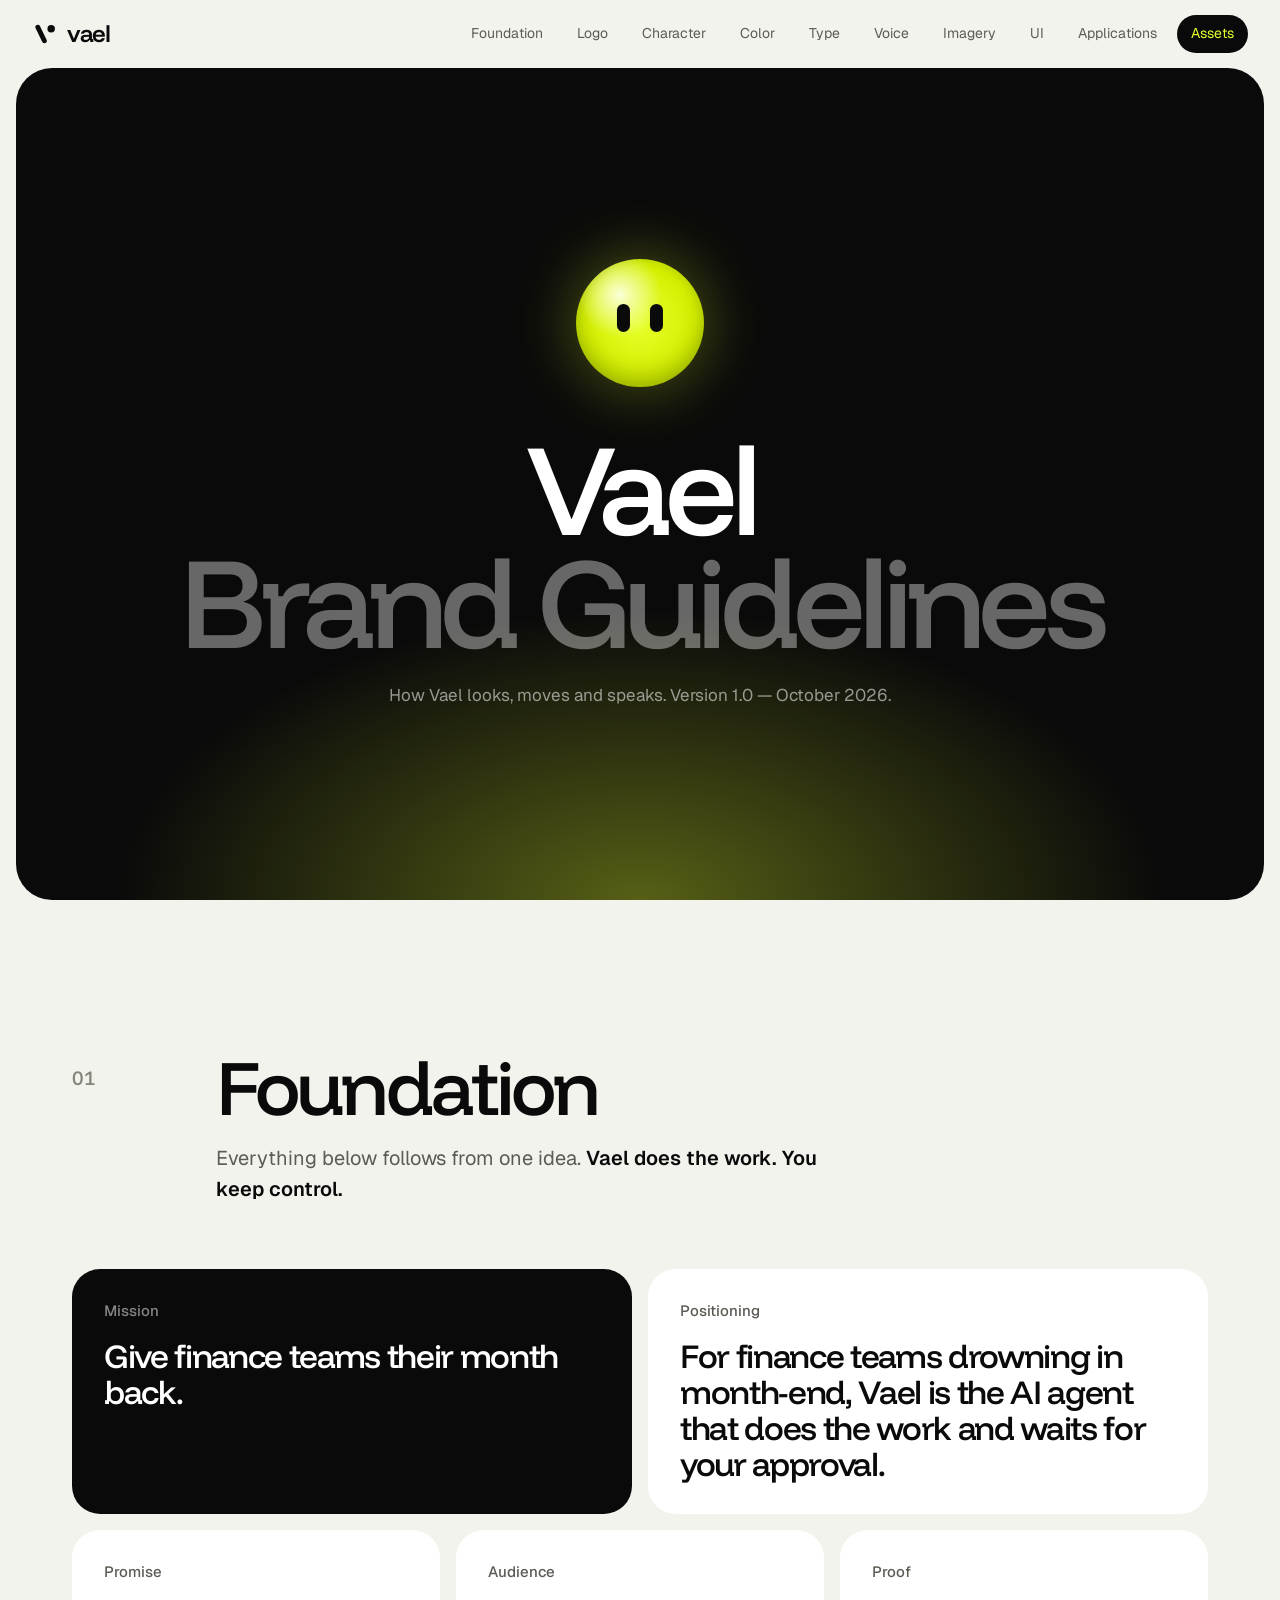
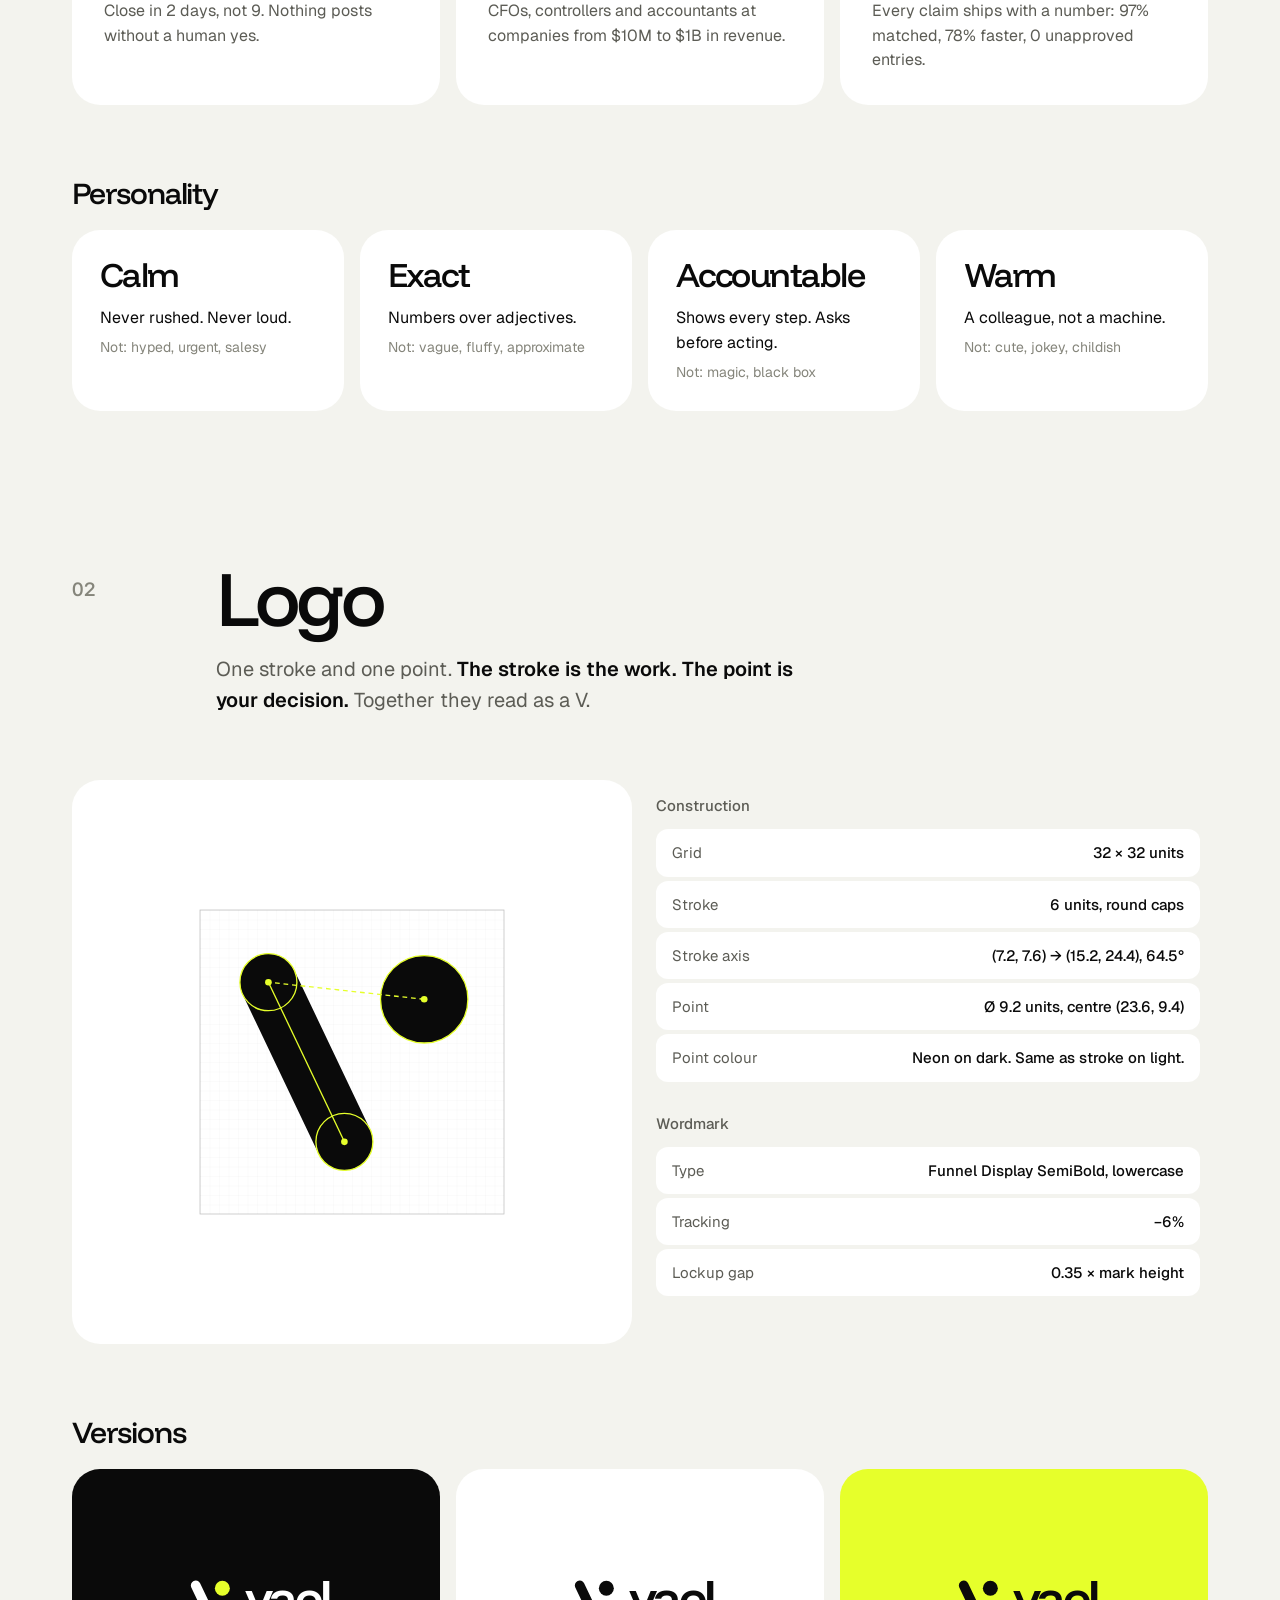
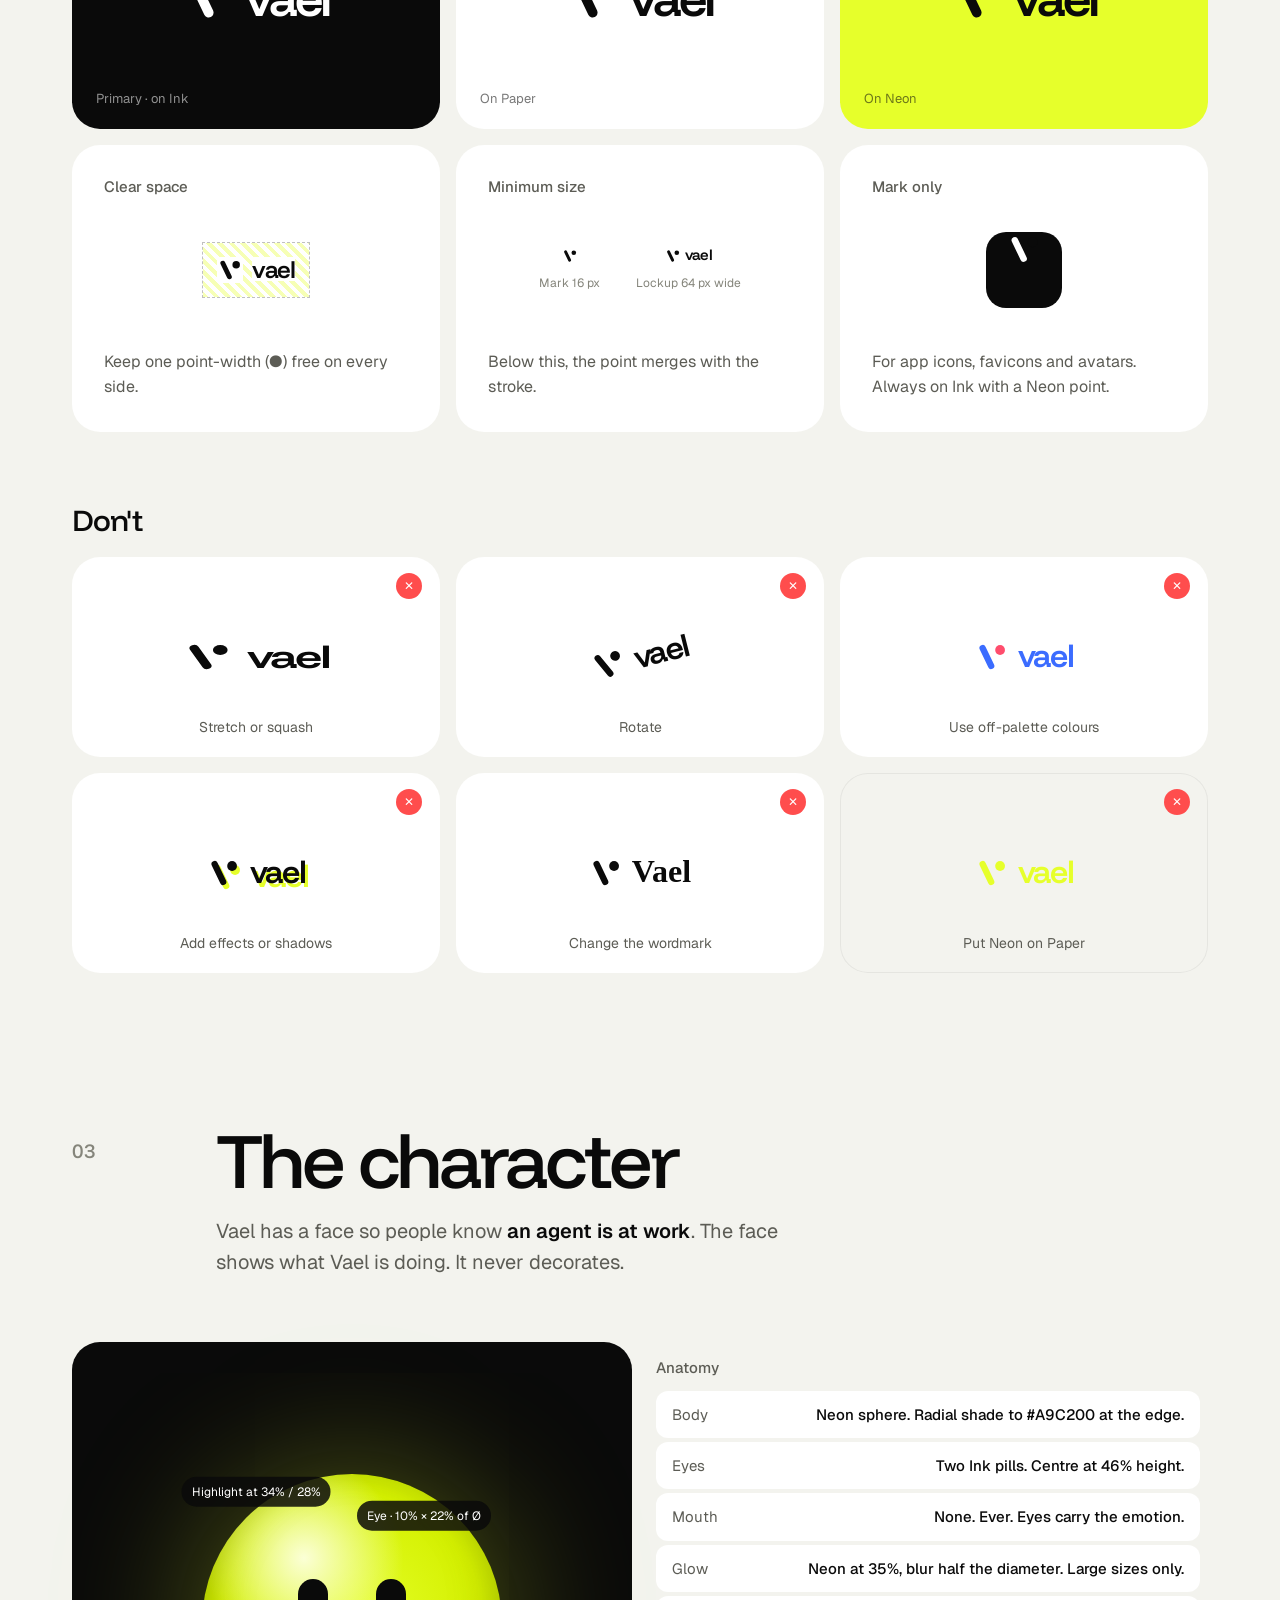
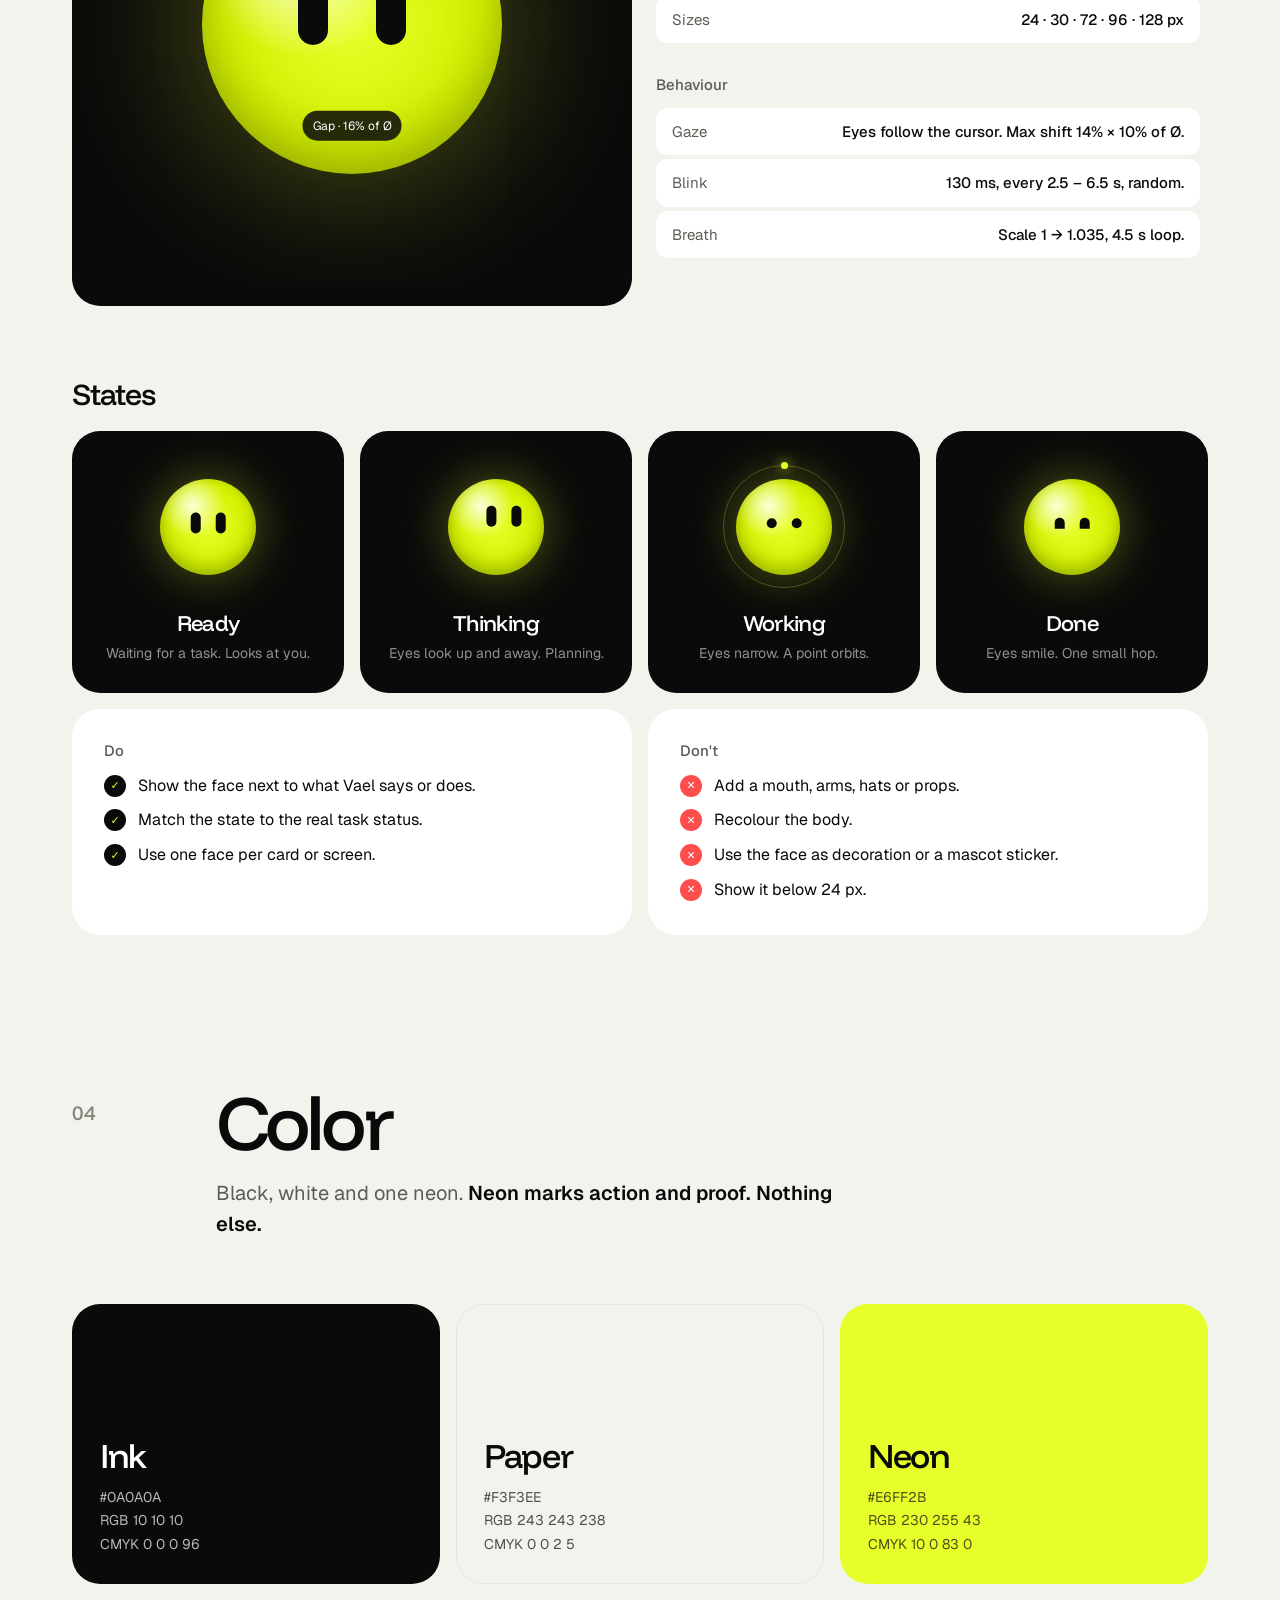
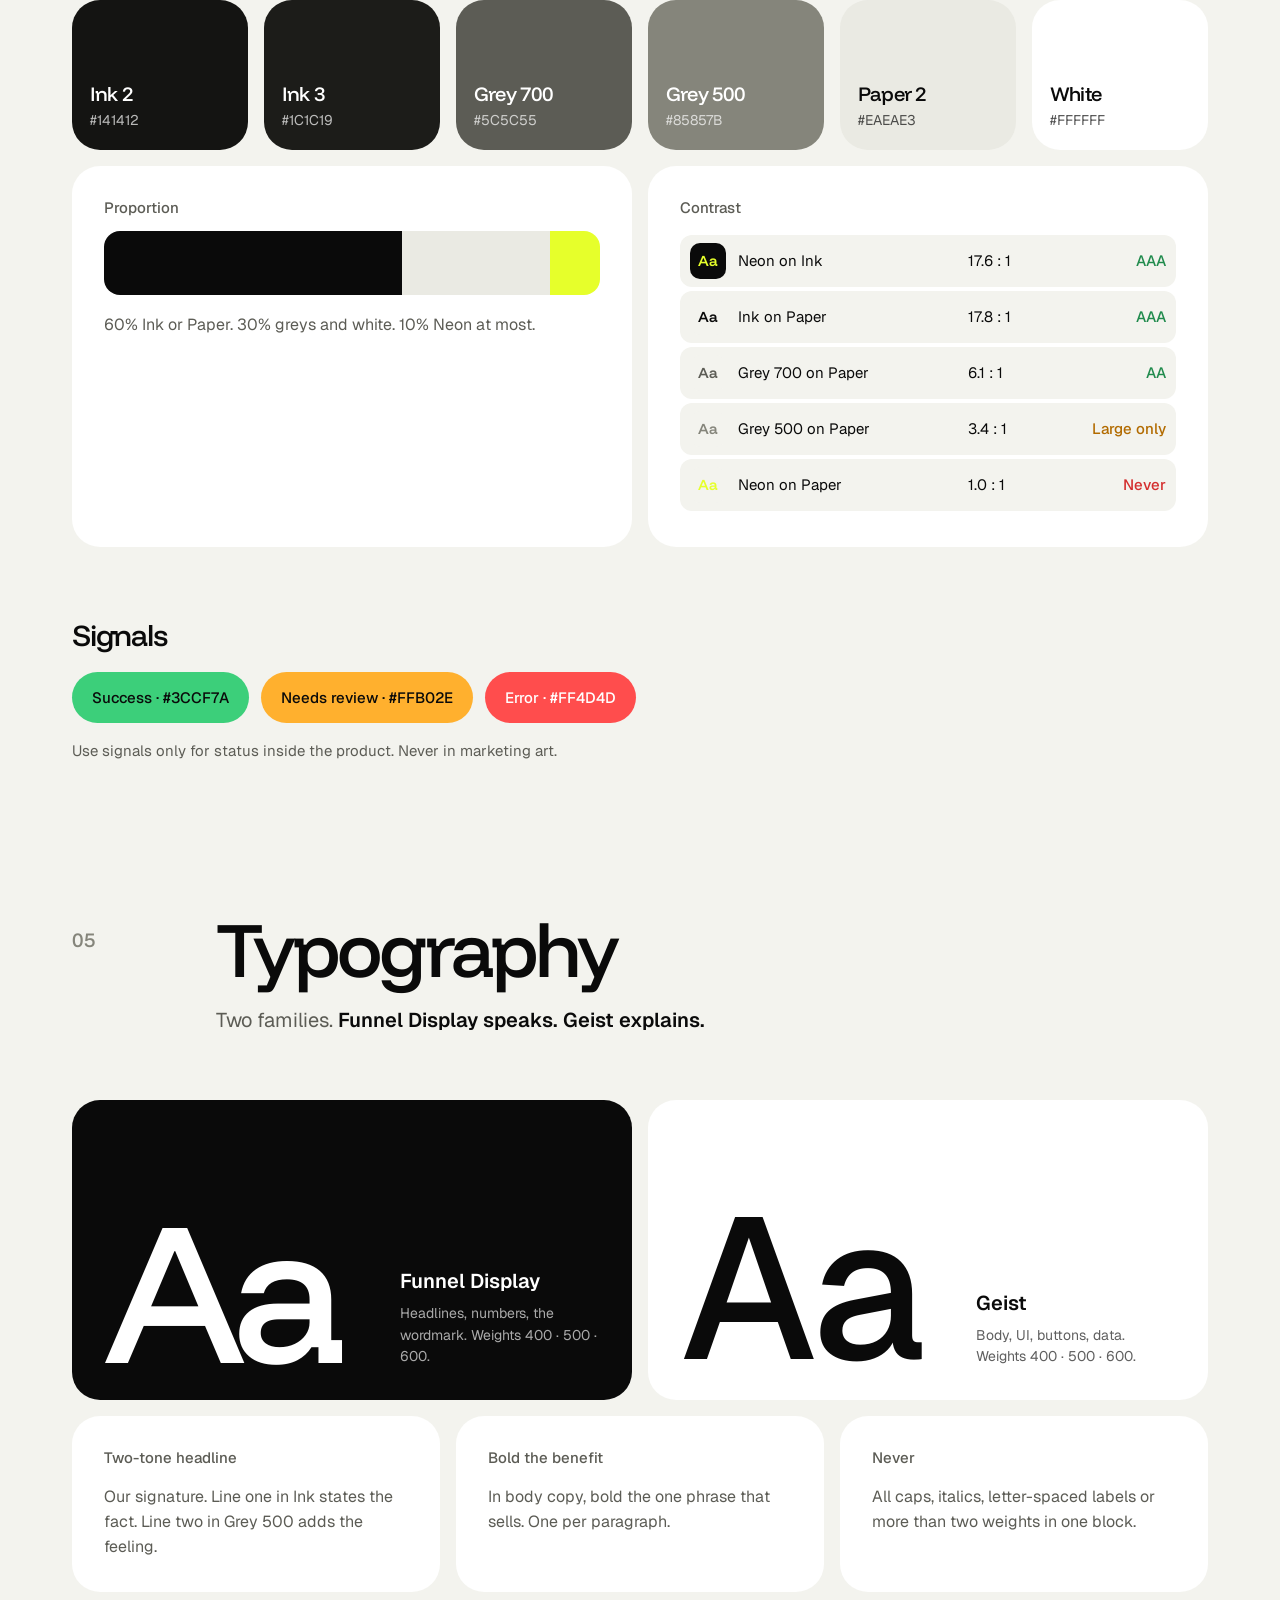
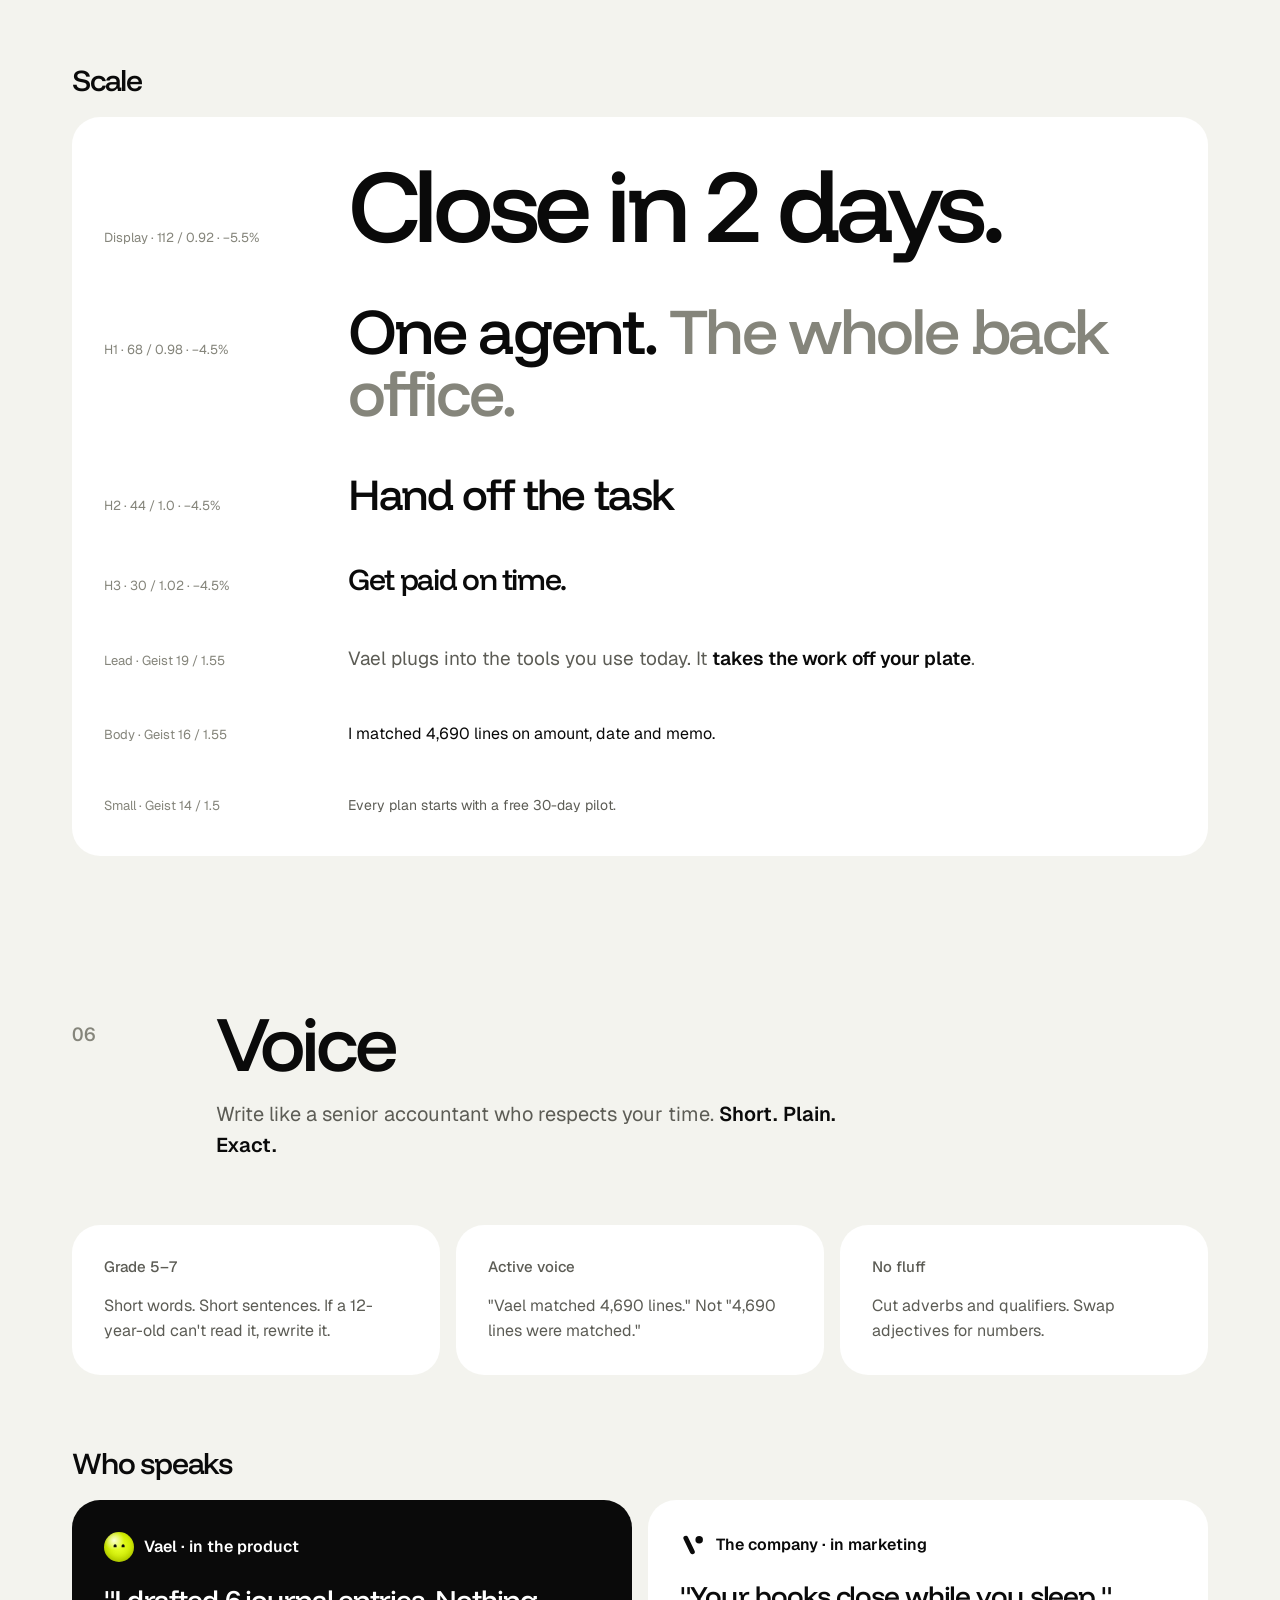
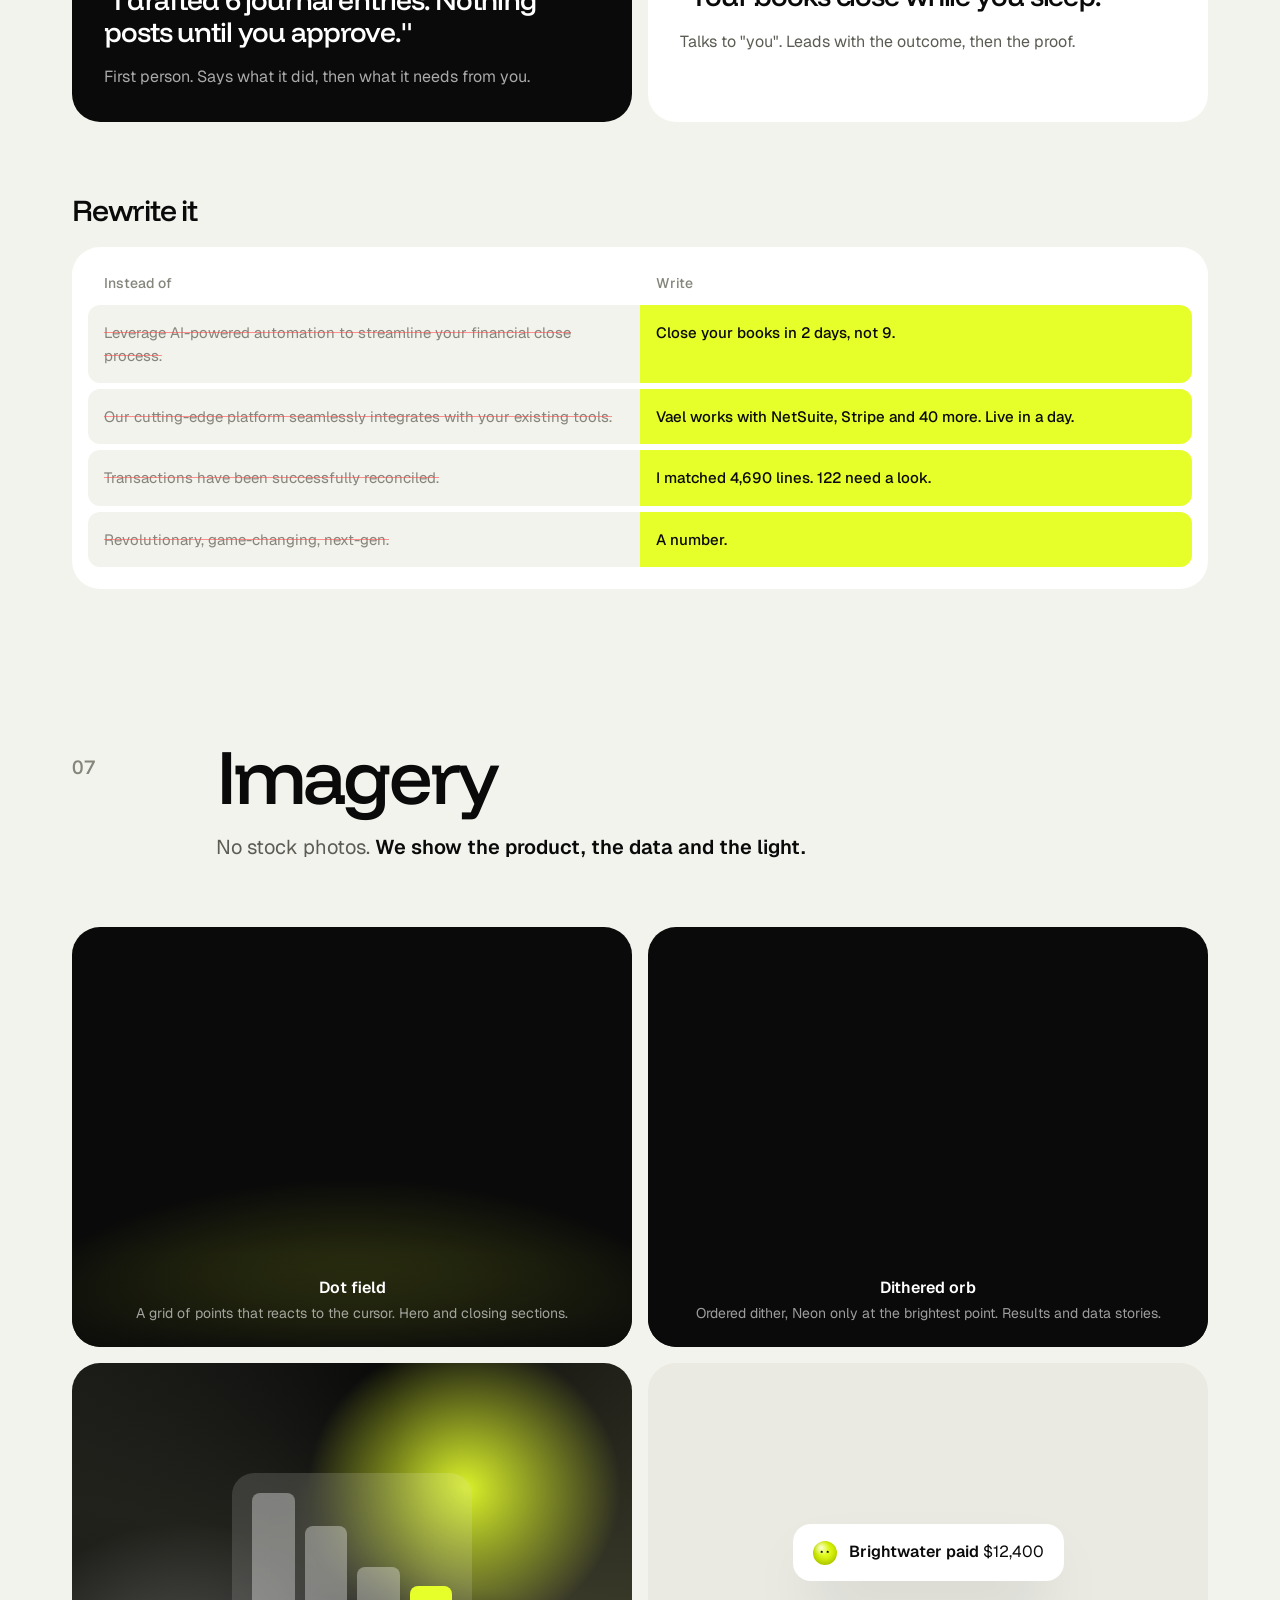
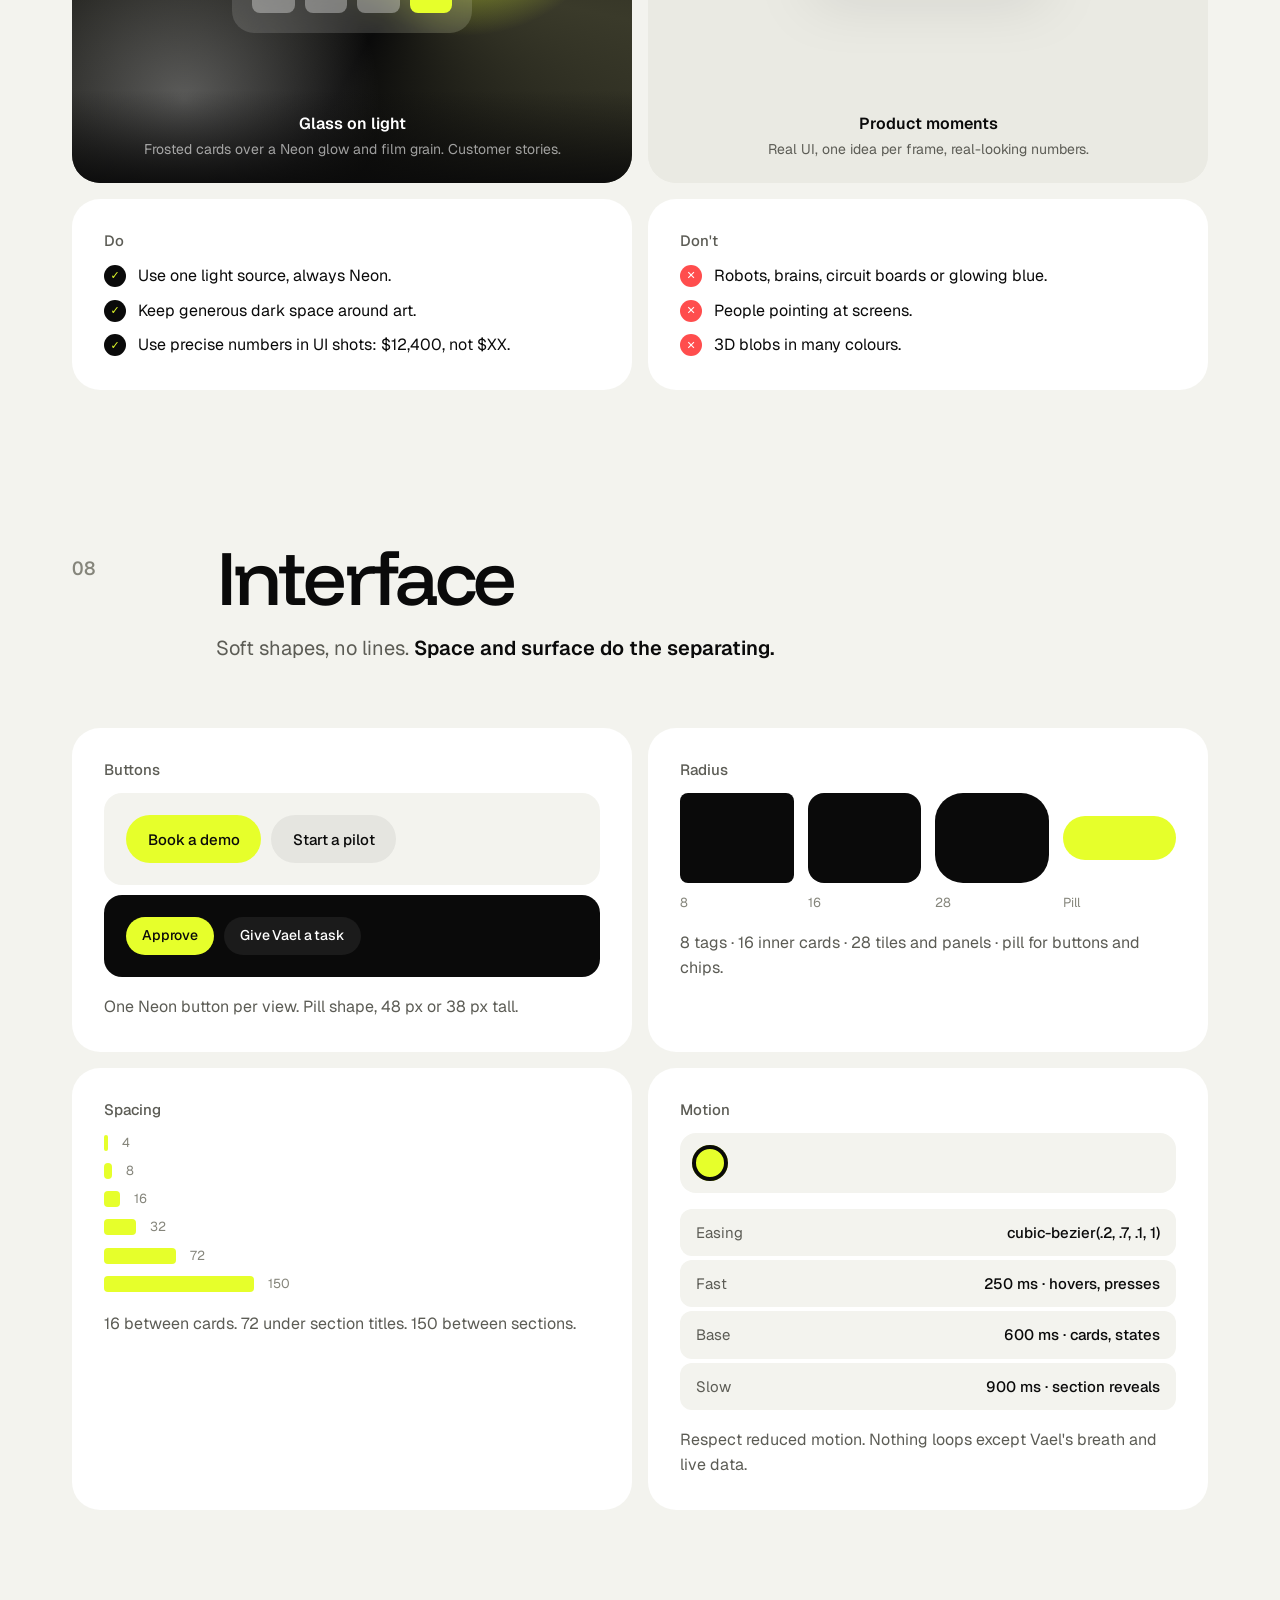
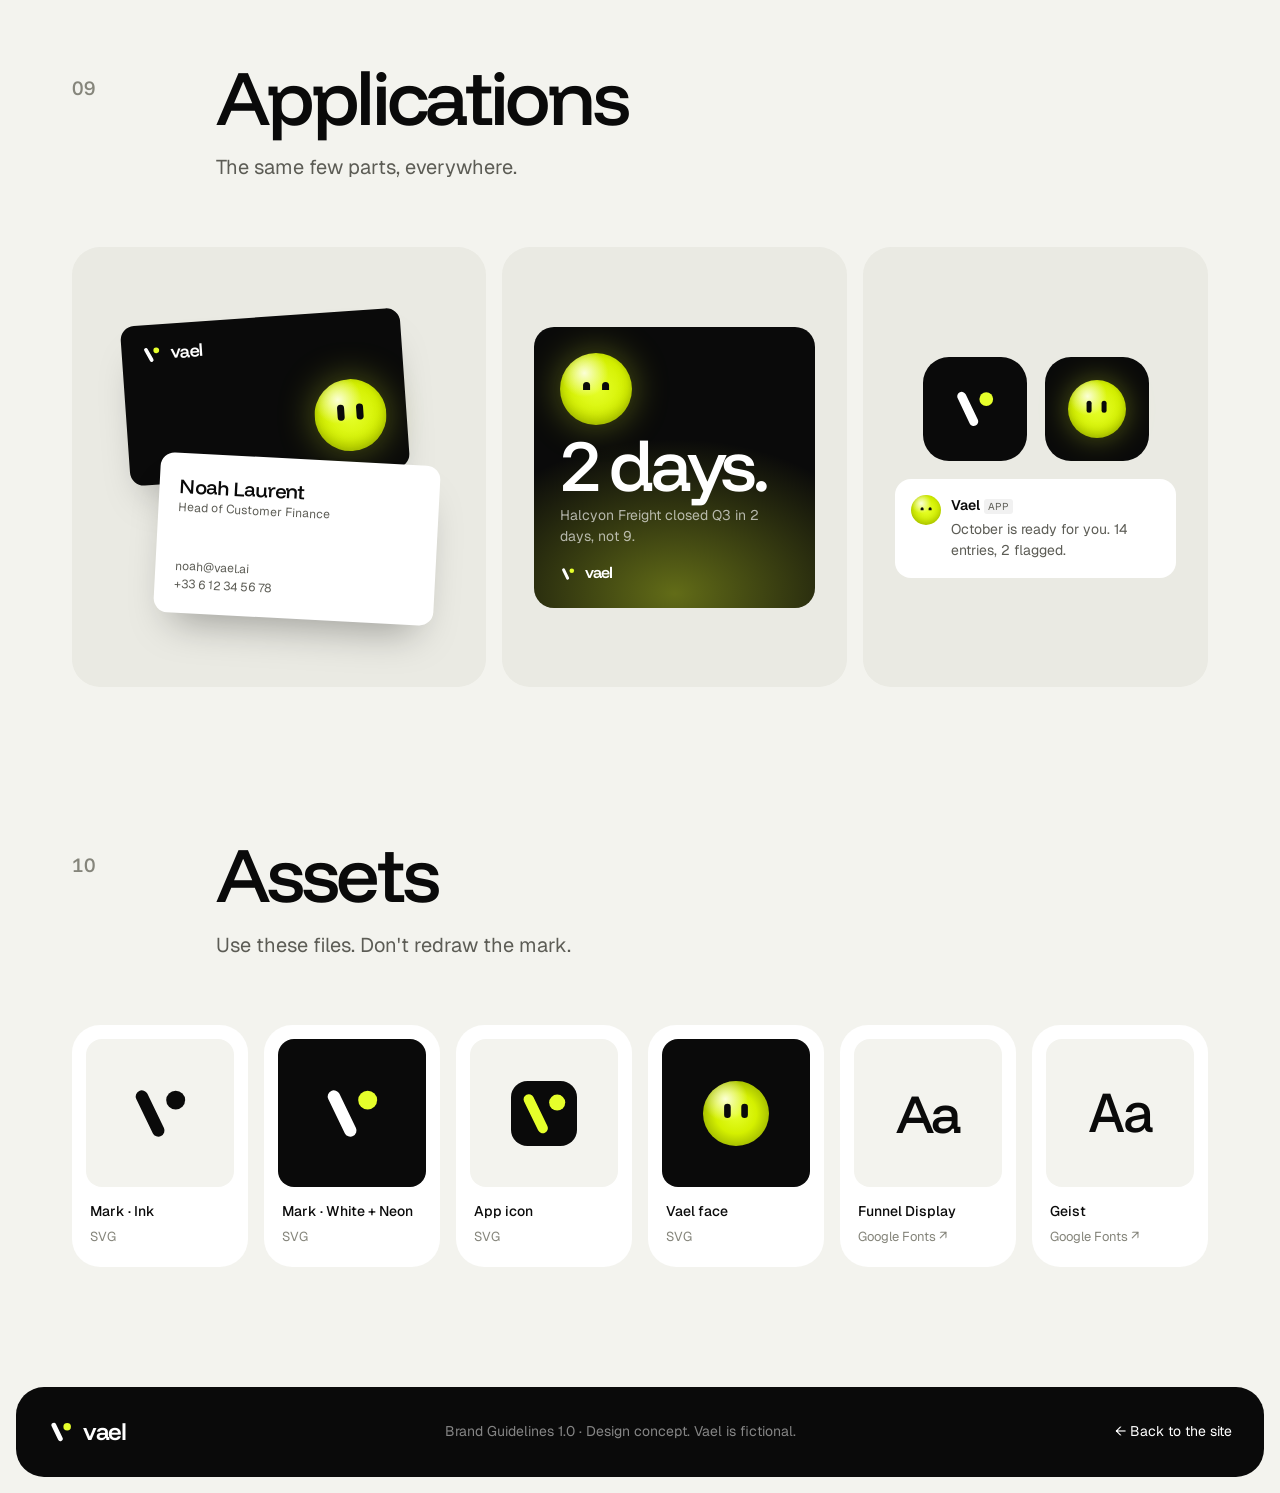
==== commit 938dfe03: "Export brand guidelines as a 17-page PDF Adds print layout to brand.css (one chapter per page, no mo" ====
--- a/brand.html
+++ b/brand.html
@@ -126,7 +126,7 @@
     </div>
   </div>
 
-  <h3 class="bg-sub">Versions</h3>
+  <h3 class="bg-sub bg-break">Versions</h3>
   <div class="bg-grid-3">
     <div class="bg-logo bg-on-ink"><span class="brand"><svg class="brand-mark" style="--dot:var(--neon)"><use href="#mark"/></svg><span class="brand-word">vael</span></span><small>Primary · on Ink</small></div>
     <div class="bg-logo bg-on-paper"><span class="brand"><svg class="brand-mark" style="--dot:var(--ink)"><use href="#mark"/></svg><span class="brand-word">vael</span></span><small>On Paper</small></div>
@@ -154,7 +154,7 @@
     </div>
   </div>
 
-  <h3 class="bg-sub">Don't</h3>
+  <h3 class="bg-sub bg-break">Don't</h3>
   <div class="bg-donts">
     <div><span class="brand bg-dont" style="transform:scaleX(1.5)"><svg class="brand-mark" style="--dot:var(--ink)"><use href="#mark"/></svg><span class="brand-word">vael</span></span><p>Stretch or squash</p></div>
     <div><span class="brand bg-dont" style="transform:rotate(-14deg)"><svg class="brand-mark" style="--dot:var(--ink)"><use href="#mark"/></svg><span class="brand-word">vael</span></span><p>Rotate</p></div>
@@ -200,7 +200,7 @@
     </div>
   </div>
 
-  <h3 class="bg-sub">States</h3>
+  <h3 class="bg-sub bg-break">States</h3>
   <div class="bg-states">
     <div><div class="vael vael-lg" data-state="idle" aria-hidden="true"><span class="vael-ring"></span><span class="vael-body"></span><span class="vael-eyes"><i></i><i></i></span></div><b>Ready</b><p>Waiting for a task. Looks at you.</p></div>
     <div><div class="vael vael-lg" data-state="thinking" aria-hidden="true"><span class="vael-ring"></span><span class="vael-body"></span><span class="vael-eyes"><i></i><i></i></span></div><b>Thinking</b><p>Eyes look up and away. Planning.</p></div>
@@ -236,7 +236,7 @@
     <div class="sw" style="background:#fff"><b>White</b><span>#FFFFFF</span></div>
   </div>
 
-  <div class="bg-grid-2">
+  <div class="bg-grid-2 bg-break">
     <div class="bg-card">
       <h3>Proportion</h3>
       <div class="bg-ratio"><i style="flex:60;background:var(--ink)"></i><i style="flex:30;background:#EAEAE3"></i><i style="flex:10;background:var(--neon)"></i></div>
@@ -282,7 +282,13 @@
     </div>
   </div>
 
-  <h3 class="bg-sub">Scale</h3>
+  <div class="bg-grid-3">
+    <div class="bg-card"><h3>Two-tone headline</h3><p>Our signature. Line one in Ink states the fact. Line two in Grey 500 adds the feeling.</p></div>
+    <div class="bg-card"><h3>Bold the benefit</h3><p>In body copy, bold the one phrase that sells. One per paragraph.</p></div>
+    <div class="bg-card"><h3>Never</h3><p>All caps, italics, letter-spaced labels or more than two weights in one block.</p></div>
+  </div>
+
+  <h3 class="bg-sub bg-break">Scale</h3>
   <div class="bg-scale">
     <div><span class="bg-scale-meta">Display · 112 / 0.92 · −5.5%</span><p style="font:500 clamp(48px,8vw,112px)/.92 var(--f-display);letter-spacing:-.055em">Close in 2 days.</p></div>
     <div><span class="bg-scale-meta">H1 · 68 / 0.98 · −4.5%</span><p style="font:500 clamp(36px,5vw,68px)/.98 var(--f-display);letter-spacing:-.045em">One agent. <span class="dim">The whole back office.</span></p></div>
@@ -293,11 +299,6 @@
     <div><span class="bg-scale-meta">Small · Geist 14 / 1.5</span><p style="font:400 14px/1.5 var(--f-body);color:var(--text-2)">Every plan starts with a free 30-day pilot.</p></div>
   </div>
 
-  <div class="bg-grid-3">
-    <div class="bg-card"><h3>Two-tone headline</h3><p>Our signature. Line one in Ink states the fact. Line two in Grey 500 adds the feeling.</p></div>
-    <div class="bg-card"><h3>Bold the benefit</h3><p>In body copy, bold the one phrase that sells. One per paragraph.</p></div>
-    <div class="bg-card"><h3>Never</h3><p>All caps, italics, letter-spaced labels or more than two weights in one block.</p></div>
-  </div>
 </section>
 
 <!-- 06 VOICE -->
@@ -328,7 +329,7 @@
     </div>
   </div>
 
-  <h3 class="bg-sub">Rewrite it</h3>
+  <h3 class="bg-sub bg-break">Rewrite it</h3>
   <table class="bg-table bg-rewrite">
     <tr><th>Instead of</th><th>Write</th></tr>
     <tr><td>Leverage AI-powered automation to streamline your financial close process.</td><td>Close your books in 2 days, not 9.</td></tr>
--- a/brand.css
+++ b/brand.css
@@ -241,14 +241,14 @@
 .bg-foot a:hover { color: var(--neon); }
 
 /* ─── Responsive ─── */
-@media (max-width: 980px) {
+@media screen and (max-width: 980px) {
   .bg-bar { gap: 16px; padding: 0 16px; }
   .bg-grid-2, .bg-imgs { grid-template-columns: 1fr; }
   .bg-grid-3, .bg-swatches, .bg-donts, .bg-apps { grid-template-columns: 1fr 1fr; }
   .bg-traits, .bg-states { grid-template-columns: 1fr 1fr; }
   .bg-swatches-sm, .bg-assets { grid-template-columns: repeat(3, 1fr); }
 }
-@media (max-width: 600px) {
+@media screen and (max-width: 600px) {
   .bg-bar .brand-word { display: none; }
   .bg-cover { margin: 0 8px; border-radius: 28px; }
   .bg-ch { padding: 100px 16px 0; }
@@ -270,3 +270,23 @@
   .bg-specs dl div { flex-direction: column; gap: 2px; }
   .bg-specs dd { text-align: left; }
 }
+
+/* ─── Print / PDF: one chapter starts each page ─── */
+@page { size: 1440px 1018px; margin: 0; }
+@media print {
+  html, body { -webkit-print-color-adjust: exact; print-color-adjust: exact; }
+  .bg-bar, .bg-foot { display: none; }
+  .bg-cover { height: 1018px; min-height: 0; margin: 0; border-radius: 0; break-after: page; }
+  .bg-ch { padding: 56px 96px 24px; max-width: none; break-before: page; }
+  .bg-ch:last-of-type { padding-bottom: 24px; }
+  .bg-head { margin-bottom: 32px; }
+  .bg-sub { margin-top: 44px; break-after: avoid; }
+  .bg-card, .bg-logo, .bg-donts > div, .bg-states > div, .sw, .bg-img, .bg-app, .bg-traits div, .bg-scale > div, .bg-specs dl, .bg-grid-2, .bg-grid-3, .bg-swatches, .bg-states, .bg-donts, .bg-rewrite tr { break-inside: avoid; }
+  .bg-tall { min-height: 400px; }
+  .bg-img { height: 260px; }
+  .bg-img-orb canvas { width: 230px; height: 230px; top: 42%; }
+  .bg-donts > div { height: 250px; }
+  .bg-app { min-height: 400px; }
+  .bg-break { break-before: page; padding-top: 56px; margin-top: 0; }
+  .vael-body { animation: none; }
+}
